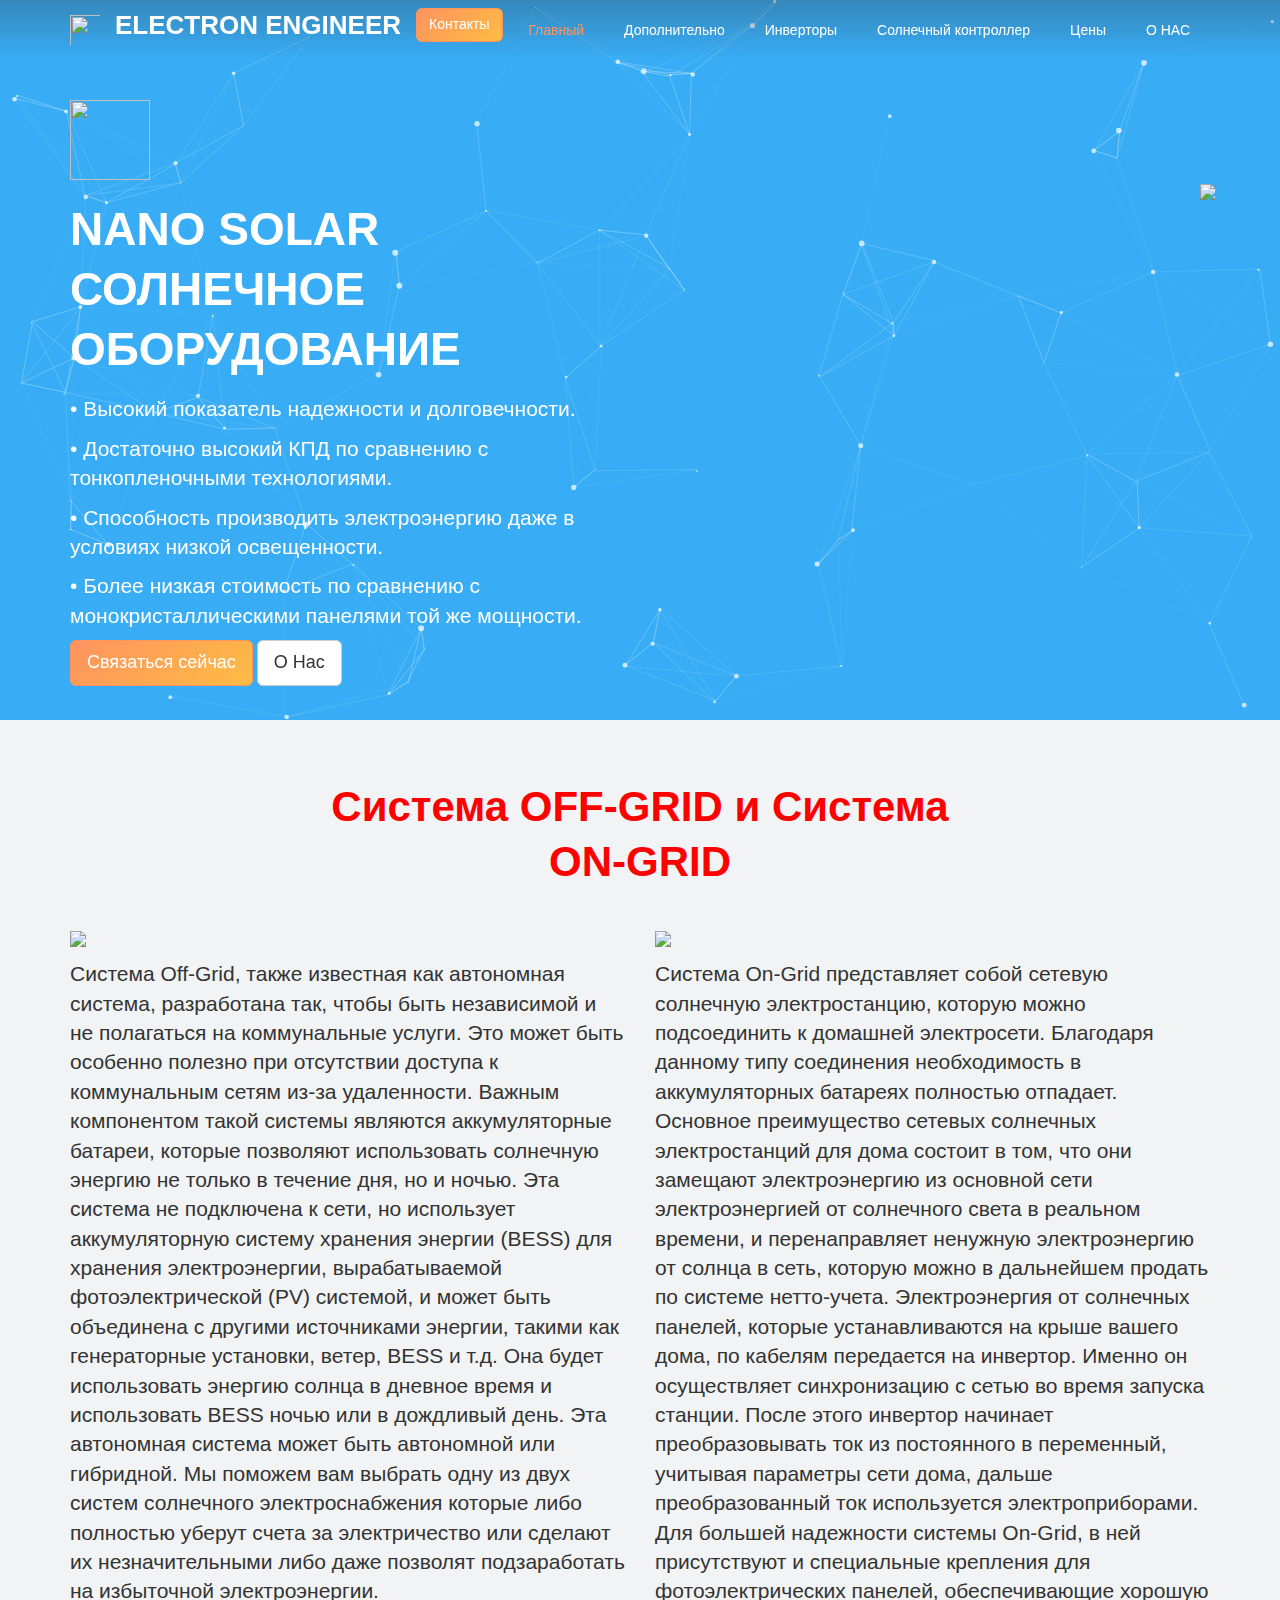
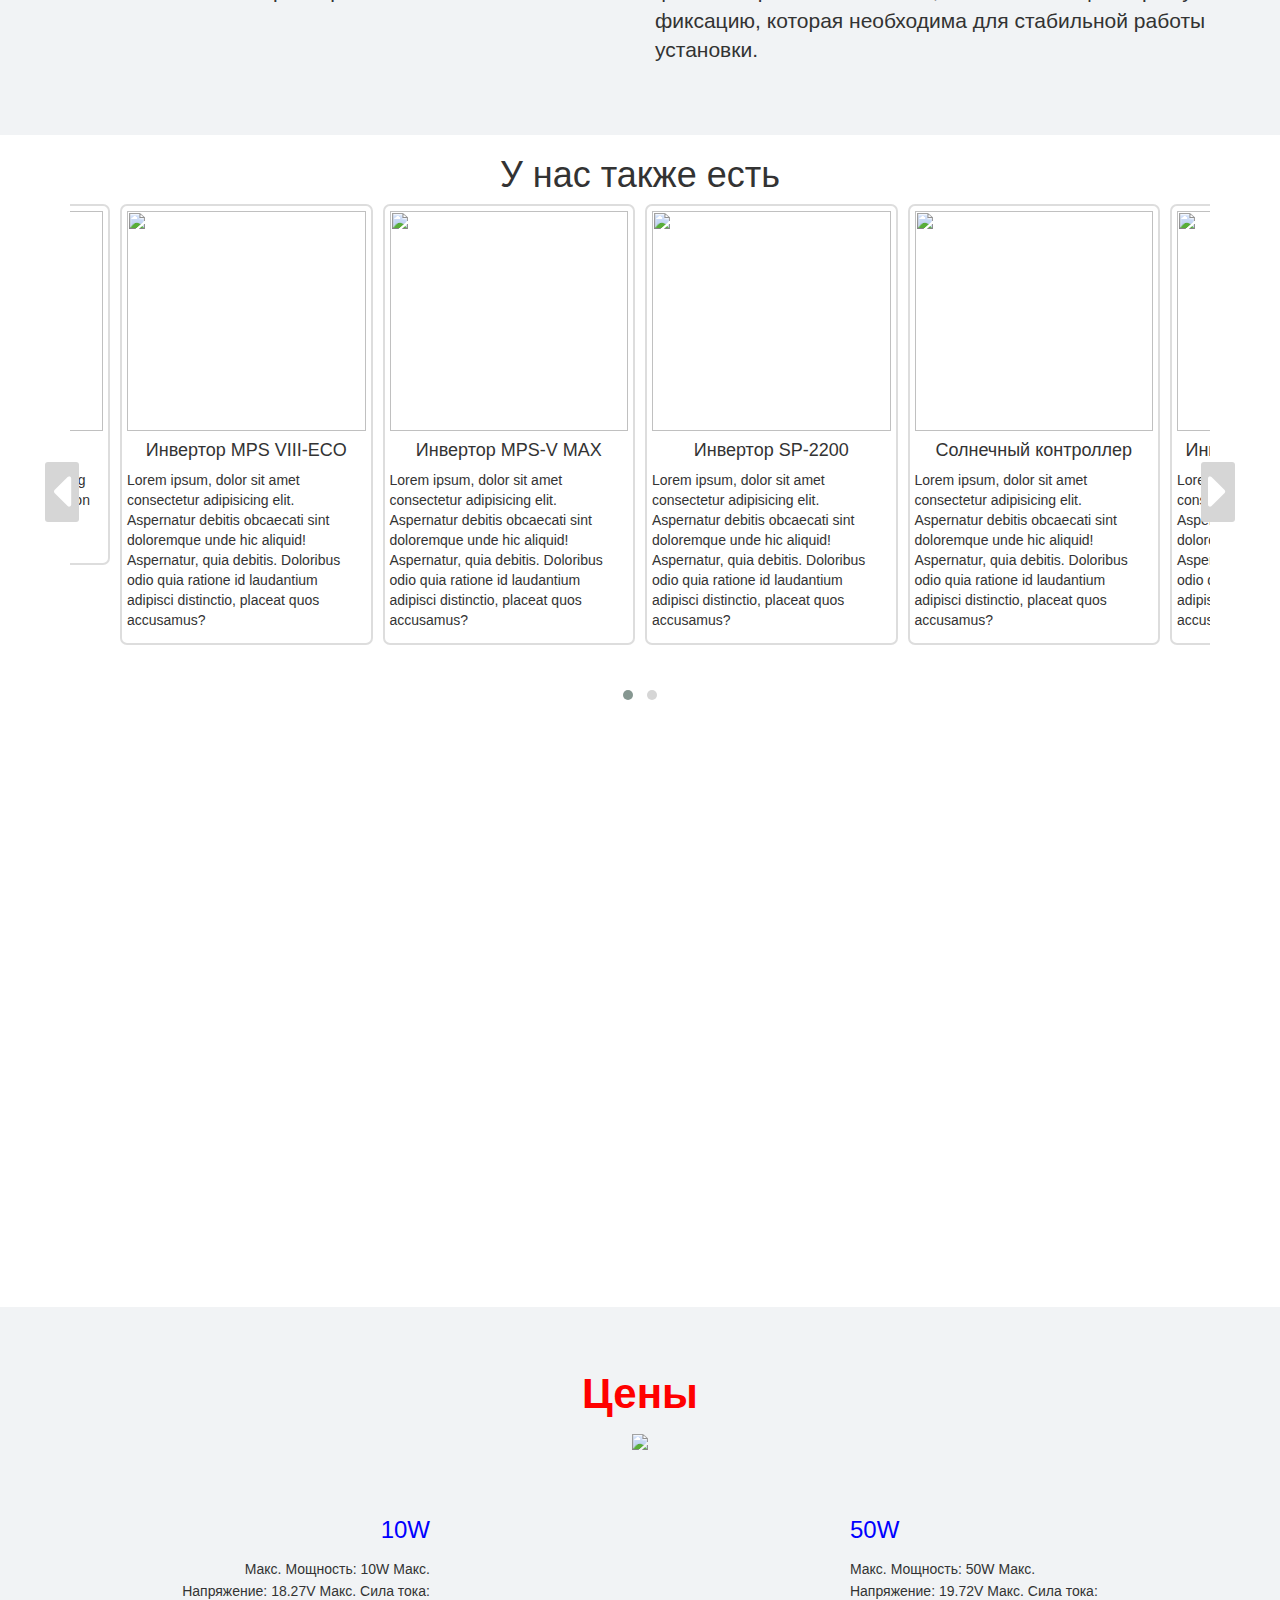
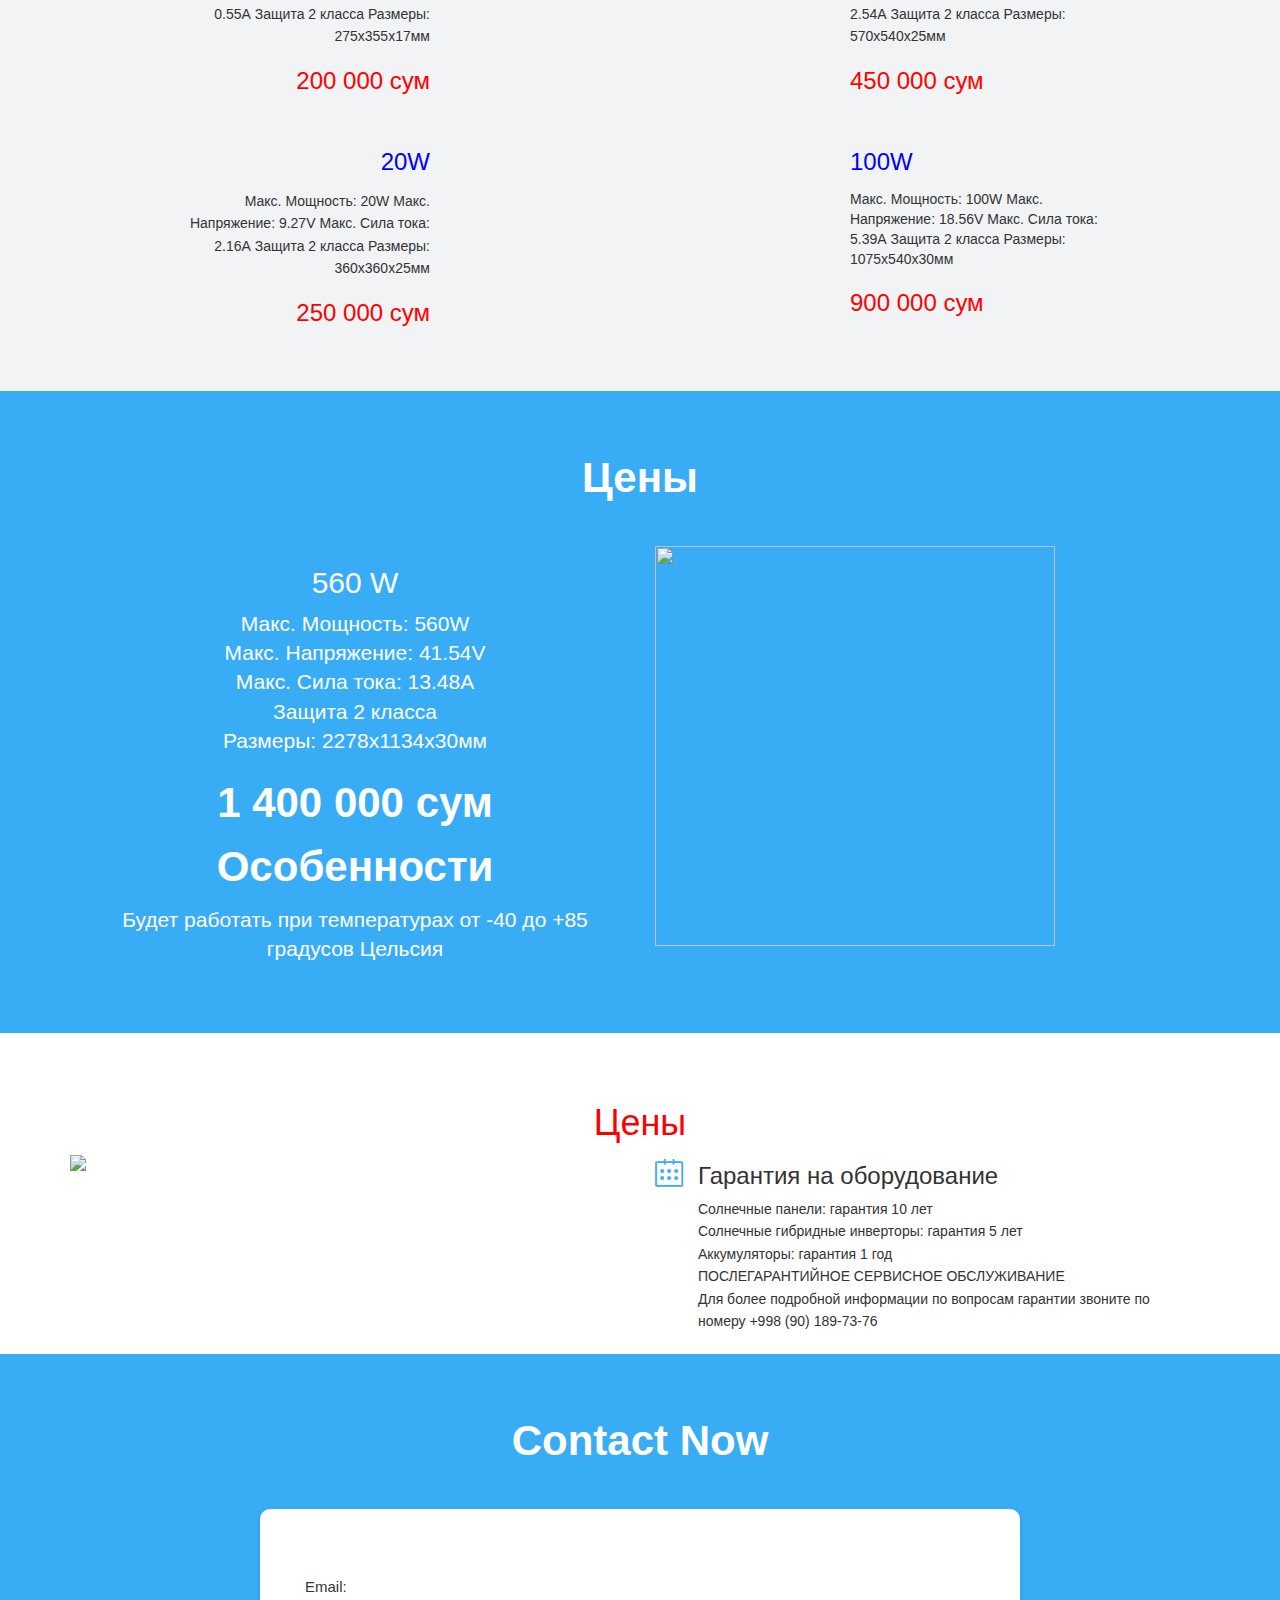
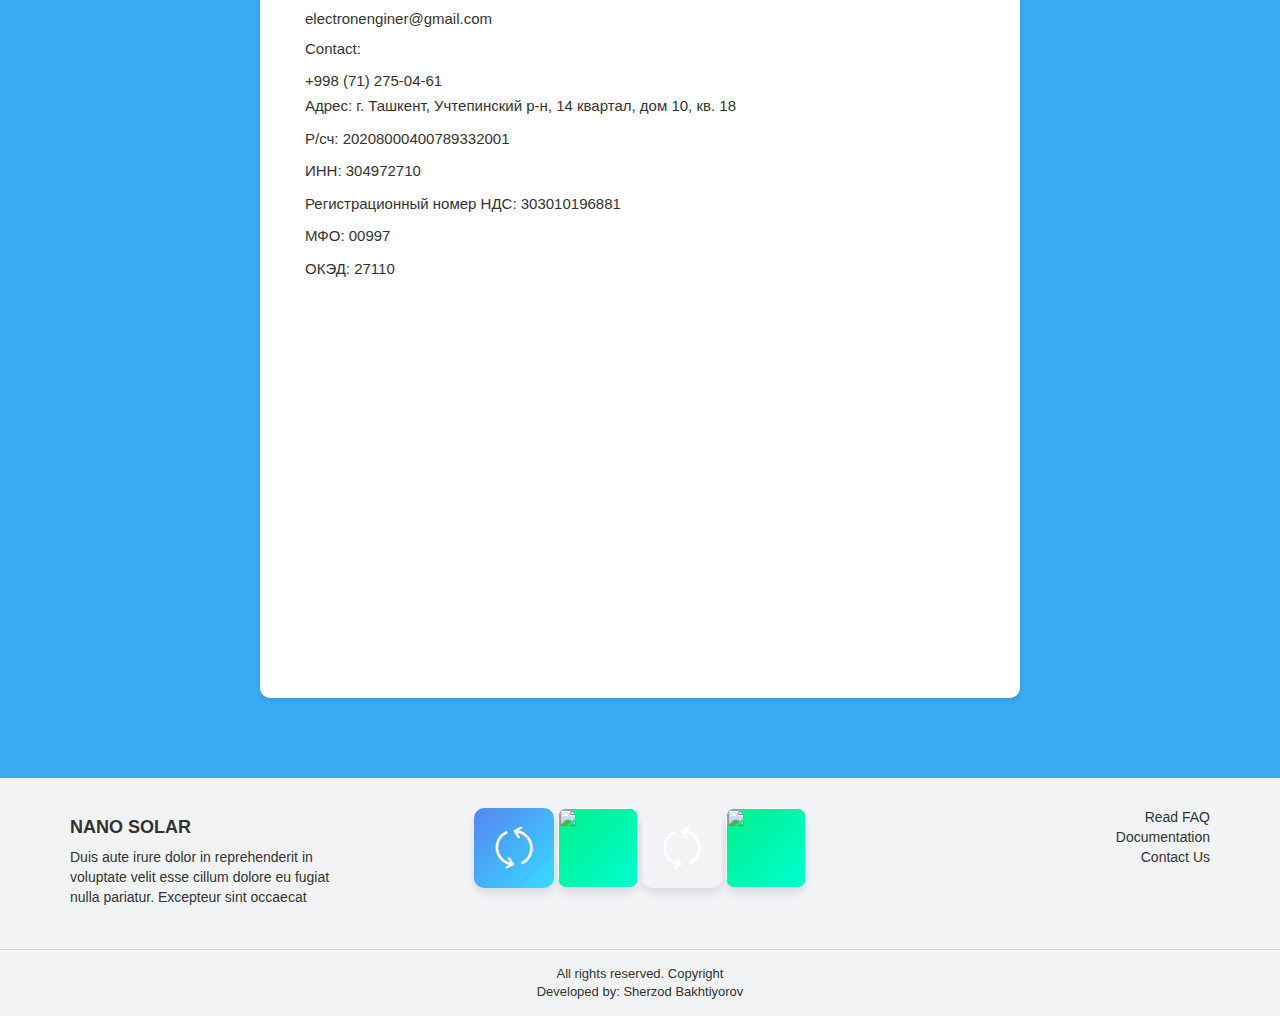
==== index.html @ ea06c91b "Add files via upload" ====
<!DOCTYPE HTML>
<html lang="en">
<head>
<meta charset="utf-8">
<meta name="viewport" content="width=device-width, initial-scale=1"/>
<meta name="keywords" content="renovation, house renovation, home renovation in new york, renovation in new york, new york, home renovation in america, Repair and construction, New York home renovation, New York apartment renovation, Budget home renovation, Professional home renovation, Complete home renovation, New York turnkey renovation, Home interior design, New York home decoration, Economical home renovation, Repair of facades of houses, Repair of a roof of houses, Restoration of old houses," />
<meta name="description" content="We are a team of professional builders and remodelers specializing in quality home renovations and renovations. Whether you need a facelift or a complete refurbishment, we are ready to take on any project and turn your home into a great place to live." />  

<title>Nano Solar</title>

<link rel="icon" type="image/png" sizes="32x32" href="images/bg/logo.png">

<link rel="icon" type="image/png" sizes="96x96" href="images/bg/logo.png">
<link rel="icon" type="image/png" sizes="16x16" href="images/bg/logo.png">

<link href="fonts/font-awesome/css/font-awesome.min.css" rel="stylesheet" type="text/css"/>
<link rel="stylesheet" type="text/css" href="fonts/fontawesome/css/all.min.css">
<link href="fonts/line-icons/css/simple-line-icons.css" rel="stylesheet" type="text/css"/>

<link href="bootstrap/css/bootstrap.css" rel="stylesheet" type="text/css"/>



<link type="text/css" href="plugins/fancybox/fancybox.min.css" media="screen" rel="stylesheet" />

<link href="plugins/owlcarousel/assets/owl.carousel.min.css" rel="stylesheet">
<link href="plugins/owlcarousel/assets/owl.theme.default.css" rel="stylesheet">

<link rel="stylesheet" type="text/css" href="slayder/owl.carousel.css">
<link rel="stylesheet" type="text/css" href="slayder/owl.theme.default.css">

<link href="css/mystyle.css" rel="stylesheet" type="text/css"/>
<link href="css/responsive.css" rel="stylesheet" media="only screen and (max-width: 1200px)" />


</head>
<body>
<header id="header" class="section-header">
    <nav class="navbar" role="navigation">
      <div class="container">
        <div class="navbar-header">
          <button type="button" class="navbar-toggle collapsed"  data-toggle="collapse" data-target="#navbar1" aria-expanded="false" aria-controls="navbar">
           
            <i class="fa fa-bars"></i>
          </button>
          <img class="navbar-brand" style="width: 60px;height: 60px;margin-top: 0px" src="images/bg/logo.png">
          	<a class="navbar-brand" href="">ELECTRON ENGINEER </a>
        </div>
        <div id="navbar1" class="navbar-collapse collapse">
<a href="#staylabout" class="navbar-btn hidden-xs btn btn-warning">Контакты</a> 
<ul class="nav navbar-nav navbar-right">
	<li> <a href="#staylhome">Главный</a></li>
	<li><a href="#staylservices">Дополнительно</a></li> 
	<li><a href="inventor.html">Инверторы</a></li>
	<li><a href="kontroller.html">Солнечный контроллер</a></li>
	<li><a href="#narx">Цены</a></li>
	<li><a href="#staylabout">О НАС</a></li>
	
</ul>
        </div>
      </div>
    </nav> 
</header>
<section id="intro" class="section-intro bg-particles overflow-h bg-warning.bg-gradient">
<div id="particles-js"></div>
<div class="container">
	<div id="staylhome" class="row">
	<div class="col-sm-6">
		<header class="intro-wrap">
			<img class="" style="width: 80px;height: 80px" src="images/bg/logo.png">
			<h2 class="title-intro"> NANO SOLAR СОЛНЕЧНОЕ
ОБОРУДОВАНИЕ </h2>
			<p class="lead">• Высокий показатель надежности и долговечности.
	<p class="lead">• Достаточно высокий КПД по сравнению с
тонкопленочными технологиями.</p>
	<p class="lead">• Способность производить электроэнергию даже в
условиях низкой освещенности.</p>
	<p class="lead">• Более низкая стоимость по сравнению с
монокристаллическими панелями той же мощности.
</p>
			<a href="#staylabout" class="btn btn-warning btn-lg">Связаться сейчас</a>
			<a href="#staylmore" class="btn btn-default btn-lg">О Нас</a>
		</header>  
	</div>
		<div class="intro-img-wrap">
			<img src="images/intro/1.png" class="img-hand">
	</div> 
	</div> 
</div> 
</section>
<section id="features" class="section-features bg padding-sect">
<div class="container">

<header class="section-heading">
<h2 style="color:red;" class="section-title"> Система
OFF-GRID и Система
ON-GRID
</h2>
<br>
</header><!-- sect-heading -->
<div class="row">
	<div class="col-sm-6">	
<img src="images/5.png"></br>
<p  class="section-lead lead">Система Off-Grid, также известная как автономная
система, разработана так, чтобы быть независимой и
не полагаться на коммунальные услуги. Это может
быть особенно полезно при отсутствии доступа к
коммунальным сетям из-за удаленности. Важным
компонентом такой системы являются
аккумуляторные батареи, которые позволяют
использовать солнечную энергию не только в
течение дня, но и ночью. Эта система не подключена
к сети, но использует аккумуляторную систему
хранения энергии (BESS) для хранения
электроэнергии, вырабатываемой
фотоэлектрической (PV) системой, и может быть
объединена с другими источниками энергии, такими
как генераторные установки, ветер, BESS и т.д. Она
будет использовать энергию солнца в дневное время
и использовать BESS ночью или в дождливый день. 
Эта автономная система может быть автономной или
гибридной. Мы поможем вам выбрать одну
из двух систем солнечного
электроснабжения которые либо
полностью уберут счета за
электричество или сделают их
незначительными либо даже позволят
подзаработать на избыточной
электроэнергии.</p>


	</div><!-- col // -->
	<div class="col-sm-6">
		 <img src="images/4.jpg"><br/>
<p  class="section-lead lead">
			
Система On-Grid представляет собой сетевую солнечную
электростанцию, которую можно подсоединить к
домашней электросети. Благодаря данному типу
соединения необходимость в аккумуляторных батареях
полностью отпадает.
Основное преимущество сетевых солнечных
электростанций для дома состоит в том, что они
замещают электроэнергию из основной сети
электроэнергией от солнечного света в реальном
времени, и перенаправляет ненужную электроэнергию
от солнца в сеть, которую можно в дальнейшем продать
по системе нетто-учета. Электроэнергия от солнечных
панелей, которые устанавливаются на крыше вашего
дома, по кабелям передается на инвертор. Именно он
осуществляет синхронизацию с сетью во время запуска
станции. После этого инвертор начинает
преобразовывать ток из постоянного в переменный, 
учитывая параметры сети дома, дальше
преобразованный ток используется электроприборами. 
Для большей надежности системы On-Grid, в ней
присутствуют и специальные крепления для
фотоэлектрических панелей, обеспечивающие хорошую
фиксацию, которая необходима для стабильной работы
установки.


		</p>

	</div><!-- col // -->
</div>



</div><!-- container // -->
</section>


<section id="staylservices" class="container">

	<div>
		<h1 class="title-section text-center">У нас также есть </h1>
		<div id="owl-demo-2" class="owl-carousel owl-theme">

			<article class="product">
				<a data-fancybox="gallery" href="images/bg/8.png">
					<img src="images/bg/8.png" class="img-responsive" />
				</a>
				<div class="caption">
					<h4 class="text-center">Инвертор MPS VIII-ECO</h4>
					<p class="flex-text">Lorem ipsum, dolor sit amet consectetur adipisicing elit. Aspernatur debitis obcaecati sint doloremque unde hic aliquid! Aspernatur, quia debitis. Doloribus odio quia ratione id laudantium adipisci distinctio, placeat quos accusamus?</p>
				
				</div>
			</article>

			<article class="product">
				<a data-fancybox="gallery" href="images/bg/9.png">
					<img src="images/bg/9.png" class="img-responsive" />
				</a>
				<div class="caption">
					<h4 class="text-center">Инвертор MPS-V MAX</h4>
					<p class="flex-text">Lorem ipsum, dolor sit amet consectetur adipisicing elit. Aspernatur debitis obcaecati sint doloremque unde hic aliquid! Aspernatur, quia debitis. Doloribus odio quia ratione id laudantium adipisci distinctio, placeat quos accusamus?</p>
				
				</div>
			</article>

			<article class="product">
				<a data-fancybox="gallery" href="images/bg/10.png">
					<img src="images/bg/10.png" class="img-responsive" />
				</a>
				<div class="caption">
					<h4 class="text-center">Инвертор SP-2200</h4>
					<p class="flex-text">Lorem ipsum, dolor sit amet consectetur adipisicing elit. Aspernatur debitis obcaecati sint doloremque unde hic aliquid! Aspernatur, quia debitis. Doloribus odio quia ratione id laudantium adipisci distinctio, placeat quos accusamus?</p>
					
				</div>
			</article>

			<article class="product">
				<a data-fancybox="gallery" href="images/bg/11.png">
					<img src="images/bg/11.png" class="img-responsive" />
				</a>
				<div class="caption">
					<h4 class="text-center">Солнечный контроллер</h4>
					<p class="flex-text">Lorem ipsum, dolor sit amet consectetur adipisicing elit. Aspernatur debitis obcaecati sint doloremque unde hic aliquid! Aspernatur, quia debitis. Doloribus odio quia ratione id laudantium adipisci distinctio, placeat quos accusamus?</p>
				
				</div>
			</article>

			<article class="product">
				<a data-fancybox="gallery" href="images/bg/12.png">
					<img src="images/bg/12.png" class="img-responsive" />
				</a>
				<div class="caption">
					<h4 class="text-center">Инверторы NANO TEHNIC</h4>
					<p class="flex-text">Lorem ipsum, dolor sit amet consectetur adipisicing elit. Aspernatur debitis obcaecati sint doloremque unde hic aliquid! Aspernatur, quia debitis. Doloribus odio quia ratione id laudantium adipisci distinctio, placeat quos accusamus?</p>
					
				</div>
			</article>

			<article class="product">
				<a data-fancybox="gallery" href="images/6.png">
					<img src="images/6.png" class="img-responsive" />
				</a>
				<div class="caption">
					<h4 class="text-center">Солнечные панели</h4>
					<p class="flex-text">5 ways baby boomers are changing healthcare Starting in 2011, 3 million baby boomers each year reach retirement age....</p>
				
				</div>
			</article>

		</div><!-- #owl-demo-2 -->
	</div><!-- .container -->
</section>



<section id="staylmore" class="section-videoclick bg-img1 padding-sect">
<div class="container">

<header class="section-heading text-white">
<h2 class="section-title"> О НАС </h2>
<p class="section-lead lead">ELECTRON ENGINEER предлагает широкий спектр
оборудования для получения солнечной электроэнергии. 
Солнечная генерация - это одно из направлений
альтернативной энергетики. Генерация осуществляется в
результате преобразования солнечного света в электричество
непосредственно с помощью фотоэлектрических устройств. 
Фотопреобразователи преобразовывают солнечный свет в
электрический ток методом фотоэлектрического эффекта.Мы поможем вам выбрать одну
из двух систем солнечного
электроснабжения которые либо
полностью уберут счета за
электричество или сделают их
незначительными либо даже позволят
подзаработать на избыточной
электроэнергии. Мы поможем вам выбрать одну
из двух систем солнечного
электроснабжения которые либо
полностью уберут счета за
электричество или сделают их
незначительными либо даже позволят
подзаработать на избыточной
электроэнергии. </p>
</header>
</div>
</section>








<section  id="narx"  class="section-showcase bg padding-sect">
<div class="container">

<h2 style="color:red;" class="section-title text-center"> Цены </h2>
<div class="row">

	<aside class="col-md-3 col-sm-4 col-md-offset-1 showcase-left"> 

<figure class="iconbox">
			
	<figcaption class="text-wrap">
		<h3 style="color:blue;" class="title">10W</h3>
		<p>Макс. Мощность: 10W
Макс. Напряжение: 18.27V
Макс. Сила тока: 0.55А

Защита 2 класса
Размеры: 275х355х17мм </p>
<h3 style="color: red;">200 000 сум</h3>
	</figcaption>
</figure> 

<figure class="iconbox">
			
	<figcaption class="text-wrap">
		<h3 style="color:blue;" class="title">20W</h3>
		<p>Макс. Мощность: 20W
Макс. Напряжение: 9.27V
Макс. Сила тока: 2.16А

Защита 2 класса
Размеры: 360х360х25мм </p>
<h3 style="color: red;">250 000 сум</h3>
	</figcaption>
</figure>


	</aside>
	<div class="col-md-4 col-sm-4 showcase-center"> 
		<div class="item-center-wrap"> 
		<img src="images/1.png">
		</div>
	</div>
	<aside class="col-md-3 col-sm-4 showcase-right">

<figure class="iconbox">
		
	<figcaption class="text-wrap">
		<h3 style="color:blue;" class="title">50W</h3>
		<p>Макс. Мощность: 50W
Макс. Напряжение: 19.72V
Макс. Сила тока: 2.54А

Защита 2 класса
Размеры: 570х540х25мм </p>
<h3 style="color: red;">450 000 сум</h3>
	</figcaption>
</figure>


<figure class="iconbox">
	
	<figcaption class="text-wrap">
		<h3 style="color:blue;" class="title">100W</h3> Макс. Мощность: 100W
Макс. Напряжение: 18.56V
Макс. Сила тока: 5.39А

Защита 2 класса
Размеры: 1075х540х30мм</p>
<h3 style="color: red;">900 000 сум</h3>
	</figcaption>
</figure>

	</aside>
</div>
</div>
</section>



<section id="narx" class="section-cform bg-primary padding-sect">
<div class="container">
<header class="section-heading text-white">
	<h2 class="section-title"> Цены</h2>
</header>
<div class="col-sm-6">
	<h2 class="text-center">
		560 W
	</h2>
	<p class="section-lead lead text-center">Макс. Мощность: 560W</br>
Макс. Напряжение: 41.54V</br>
Макс. Сила тока: 13.48А</br>

Защита 2 класса</br>
Размеры: 2278х1134х30мм</p>
<h2 class="section-title text-center"> 1 400 000 сум</h2>
<h2 class="section-title  text-center"> Особенности</h2>
<p class="section-lead lead text-center">Будет работать при температурах
от -40 до +85 градусов Цельсия</p>
</div>
<div class="col-sm-6">
	<img style="width:400px; height:400px;" src="images/6.png">
</div>
</div>
</section>



<div id="staylprojects" class="container" style="padding-top: 50px;">
<h1 style="color:red;" class="title-section text-center">Цены </h1>
<div class="row blocks-eq-280">
	<div class="col-sm-6">
			<figure class="iconbox iconbox-aside">
				
				<img class="center"  src="images/3.png">
			</figure> 
	</div>
	<div class="col-sm-6">
			<figure class="iconbox iconbox-aside">
				<span class="icon-normal primary"> <i class="icon-calendar"></i> </span>
				<figcaption class="text-wrap">
					<h3 class="title">Гарантия на оборудование</h3>
					<p >Солнечные панели: гарантия 10 лет<br/>
Солнечные гибридные инверторы: гарантия 5 лет<br/>
Аккумуляторы: гарантия 1 год<br/>

ПОСЛЕГАРАНТИЙНОЕ СЕРВИСНОЕ ОБСЛУЖИВАНИЕ<br/>
Для более подробной информации по вопросам гарантии звоните по
номеру +998 (90) 189-73-76

</p>
				</figcaption>
			</figure> 
	</div>
	
</div>


</div>
</section>


<section id="staylabout" class="section-cform bg-primary padding-sect">
<div class="container">

<header class="section-heading text-white">
	<h2 class="section-title"> Contact Now</h2>
</header>

<div class="block-lg col-sm-8 col-sm-offset-2">
	<form class="p30">
	<div class="row">
		<h5 class="dark">Email:</h5>
		<a href="mailto:" class="dark"> electronenginer@gmail.com</a>
		<h5 class="dark">Contact:</h5>
		<a href="tel:+998712750461" class="dark">+998 (71) 275-04-61</a>
		<p class="dark">Адрес: г. Ташкент, Учтепинский р-н, 
14 квартал, дом 10, кв. 18</p>
		<p class="dark">Р/сч: 20208000400789332001</p>
		<p class="dark">ИНН: 304972710</p>
		<p class="dark">Регистрационный номер НДС: 
303010196881
</p>
		<p class="dark">МФО: 00997</p>
		<p class="dark">ОКЭД: 27110</p>
		<iframe class="center-block" src="https://www.google.com/maps/embed?pb=!1m18!1m12!1m3!1d385.6930026140827!2d69.19389186751123!3d41.29353190536686!2m3!1f0!2f0!3f0!3m2!1i1024!2i768!4f13.1!3m3!1m2!1s0x38ae8b70a6533699%3A0x53f644d811a4acae!2z0JzQuNC60YDQvtC60YDQtdC00LjRgtC90LDRjyDQntGA0LPQsNC90LjQt9Cw0YbQuNGPIERFTFRB!5e0!3m2!1sru!2sru!4v1712099208914!5m2!1sru!2sru" width="300" height="350" style="border:0;" allowfullscreen="" loading="lazy" referrerpolicy="no-referrer-when-downgrade"></iframe>

	</div>
	</form>
</div>

</div>
</section>

<footer class="section-footer bg">
	<section class="footer-top padding-sect-sm">
		<div class="container">
			<div class="row">
			<aside class="col-sm-3 col-xs-12">
				<article class="footer-about-wrap">
					<h4 class="title">NANO SOLAR</h4>
					<p>Duis aute irure dolor in reprehenderit in voluptate velit esse
			cillum dolore eu fugiat nulla pariatur. Excepteur sint occaecat </p>
				</article>
			</aside>
			<aside class="col-sm-6 col-xs-6">
				<div class="center">
					<a href="">
					<img class="icon-refresh icon-shape icon-lg bg-grad-primary"  src="images/icons/square-facebook.svg">
					</a>
					<a href="">
					<img class="icon-shape icon-lg bg-grad-light"  src="images/icons/whatsapp.svg"></a>
					<a href="">
					<img class="icon-refresh icon-shape icon-lg bg-grad-success"  src="images/icons/forward_to_inbox_FILL0_wght400_GRAD0_opsz48.svg"></a>
					<a href="">
					<img class="icon-shape icon-lg bg-grad-light"  src="images/icons/phone_in_talk_FILL0_wght400_GRAD0_opsz48.svg"></a>

			</aside>
			<aside class="col-sm-3 col-xs-6">
				<ul class="list-nav text-right">
					<li> <a href="#"> Read FAQ </a></li>
					<li> <a href="#"> Documentation </a></li>
					<li> <a href="#"> Contact Us </a></li>
				</ul>
			</aside>
			</div> <!-- row.// -->
		</div><!-- //container -->
	</section> <!-- footer-top.// -->
	<section class="footer-bottom  border-top clearfix">
		<div class="container">	
			<div class="center">
				All rights reserved. Copyright <br>
				Developed by: <a href="https://t.me/Baxtiyorov20">Sherzod Bakhtiyorov</a> <br>
			</div>
		</div><!-- //container -->
	</section> <!-- footer-bottom.// -->
</footer>
 

<script src="js/jquery-2.0.0.min.js" type="text/javascript"></script>
<script src="js/myscript.js" type="text/javascript"></script>


<script src="bootstrap/js/bootstrap.min.js" type="text/javascript"></script>
<script src="slayder/owl.carousel.min.js"></script>
<script src="plugins/particles/particles.min.js" type="text/javascript"></script>
<script src="plugins/particles/particles-init.js" type="text/javascript"></script>
<script type="text/javascript" src="plugins/fancybox/fancybox.min.js"></script>
<script src="plugins/owlcarousel/owl.carousel.min.js"></script>
<script type="text/javascript">


$('.owl-carousel').owlCarousel({
  items:4,
  loop: true,
  margin: 10,
  nav: true,
  stagePadding:50,
  responsive:{
  	0:{
  		items:1
  	},
  	600:{
  		items:3
  	},
  	1000:{
  		items:4
  	},
  },
  navText: [
    "<i class='fa fa-caret-left'></i>",
    "<i class='fa fa-caret-right'></i>"
  ],
  autoplay: true,
  autoplayHoverPause: true,
})

</script>
</body>
</html>
---- fonts/line-icons/css/simple-line-icons.css ----
@font-face {
  font-family: 'simple-line-icons';
  src: url('../fonts/Simple-Line-Icons.eot?v=2.4.0');
  src: url('../fonts/Simple-Line-Icons.eot?v=2.4.0#iefix') format('embedded-opentype'), url('../fonts/Simple-Line-Icons.woff2?v=2.4.0') format('woff2'), url('../fonts/Simple-Line-Icons.ttf?v=2.4.0') format('truetype'), url('../fonts/Simple-Line-Icons.woff?v=2.4.0') format('woff'), url('../fonts/Simple-Line-Icons.svg?v=2.4.0#simple-line-icons') format('svg');
  font-weight: normal;
  font-style: normal;
}
/*
 Use the following CSS code if you want to have a class per icon.
 Instead of a list of all class selectors, you can use the generic [class*="icon-"] selector, but it's slower:
*/
.icon-user,
.icon-people,
.icon-user-female,
.icon-user-follow,
.icon-user-following,
.icon-user-unfollow,
.icon-login,
.icon-logout,
.icon-emotsmile,
.icon-phone,
.icon-call-end,
.icon-call-in,
.icon-call-out,
.icon-map,
.icon-location-pin,
.icon-direction,
.icon-directions,
.icon-compass,
.icon-layers,
.icon-menu,
.icon-list,
.icon-options-vertical,
.icon-options,
.icon-arrow-down,
.icon-arrow-left,
.icon-arrow-right,
.icon-arrow-up,
.icon-arrow-up-circle,
.icon-arrow-left-circle,
.icon-arrow-right-circle,
.icon-arrow-down-circle,
.icon-check,
.icon-clock,
.icon-plus,
.icon-minus,
.icon-close,
.icon-event,
.icon-exclamation,
.icon-organization,
.icon-trophy,
.icon-screen-smartphone,
.icon-screen-desktop,
.icon-plane,
.icon-notebook,
.icon-mustache,
.icon-mouse,
.icon-magnet,
.icon-energy,
.icon-disc,
.icon-cursor,
.icon-cursor-move,
.icon-crop,
.icon-chemistry,
.icon-speedometer,
.icon-shield,
.icon-screen-tablet,
.icon-magic-wand,
.icon-hourglass,
.icon-graduation,
.icon-ghost,
.icon-game-controller,
.icon-fire,
.icon-eyeglass,
.icon-envelope-open,
.icon-envelope-letter,
.icon-bell,
.icon-badge,
.icon-anchor,
.icon-wallet,
.icon-vector,
.icon-speech,
.icon-puzzle,
.icon-printer,
.icon-present,
.icon-playlist,
.icon-pin,
.icon-picture,
.icon-handbag,
.icon-globe-alt,
.icon-globe,
.icon-folder-alt,
.icon-folder,
.icon-film,
.icon-feed,
.icon-drop,
.icon-drawer,
.icon-docs,
.icon-doc,
.icon-diamond,
.icon-cup,
.icon-calculator,
.icon-bubbles,
.icon-briefcase,
.icon-book-open,
.icon-basket-loaded,
.icon-basket,
.icon-bag,
.icon-action-undo,
.icon-action-redo,
.icon-wrench,
.icon-umbrella,
.icon-trash,
.icon-tag,
.icon-support,
.icon-frame,
.icon-size-fullscreen,
.icon-size-actual,
.icon-shuffle,
.icon-share-alt,
.icon-share,
.icon-rocket,
.icon-question,
.icon-pie-chart,
.icon-pencil,
.icon-note,
.icon-loop,
.icon-home,
.icon-grid,
.icon-graph,
.icon-microphone,
.icon-music-tone-alt,
.icon-music-tone,
.icon-earphones-alt,
.icon-earphones,
.icon-equalizer,
.icon-like,
.icon-dislike,
.icon-control-start,
.icon-control-rewind,
.icon-control-play,
.icon-control-pause,
.icon-control-forward,
.icon-control-end,
.icon-volume-1,
.icon-volume-2,
.icon-volume-off,
.icon-calendar,
.icon-bulb,
.icon-chart,
.icon-ban,
.icon-bubble,
.icon-camrecorder,
.icon-camera,
.icon-cloud-download,
.icon-cloud-upload,
.icon-envelope,
.icon-eye,
.icon-flag,
.icon-heart,
.icon-info,
.icon-key,
.icon-link,
.icon-lock,
.icon-lock-open,
.icon-magnifier,
.icon-magnifier-add,
.icon-magnifier-remove,
.icon-paper-clip,
.icon-paper-plane,
.icon-power,
.icon-refresh,
.icon-reload,
.icon-settings,
.icon-star,
.icon-symbol-female,
.icon-symbol-male,
.icon-target,
.icon-credit-card,
.icon-paypal,
.icon-social-tumblr,
.icon-social-twitter,
.icon-social-facebook,
.icon-social-instagram,
.icon-social-linkedin,
.icon-social-pinterest,
.icon-social-github,
.icon-social-google,
.icon-social-reddit,
.icon-social-skype,
.icon-social-dribbble,
.icon-social-behance,
.icon-social-foursqare,
.icon-social-soundcloud,
.icon-social-spotify,
.icon-social-stumbleupon,
.icon-social-youtube,
.icon-social-dropbox,
.icon-social-vkontakte,
.icon-social-steam {
  font-family: 'simple-line-icons';
  speak: none;
  font-style: normal;
  font-weight: normal;
  font-variant: normal;
  text-transform: none;
  /* Better Font Rendering =========== */
  -webkit-font-smoothing: antialiased;
  -moz-osx-font-smoothing: grayscale;
}
.icon-user:before {
  content: "\e005";
}
.icon-people:before {
  content: "\e001";
}
.icon-user-female:before {
  content: "\e000";
}
.icon-user-follow:before {
  content: "\e002";
}
.icon-user-following:before {
  content: "\e003";
}
.icon-user-unfollow:before {
  content: "\e004";
}
.icon-login:before {
  content: "\e066";
}
.icon-logout:before {
  content: "\e065";
}
.icon-emotsmile:before {
  content: "\e021";
}
.icon-phone:before {
  content: "\e600";
}
.icon-call-end:before {
  content: "\e048";
}
.icon-call-in:before {
  content: "\e047";
}
.icon-call-out:before {
  content: "\e046";
}
.icon-map:before {
  content: "\e033";
}
.icon-location-pin:before {
  content: "\e096";
}
.icon-direction:before {
  content: "\e042";
}
.icon-directions:before {
  content: "\e041";
}
.icon-compass:before {
  content: "\e045";
}
.icon-layers:before {
  content: "\e034";
}
.icon-menu:before {
  content: "\e601";
}
.icon-list:before {
  content: "\e067";
}
.icon-options-vertical:before {
  content: "\e602";
}
.icon-options:before {
  content: "\e603";
}
.icon-arrow-down:before {
  content: "\e604";
}
.icon-arrow-left:before {
  content: "\e605";
}
.icon-arrow-right:before {
  content: "\e606";
}
.icon-arrow-up:before {
  content: "\e607";
}
.icon-arrow-up-circle:before {
  content: "\e078";
}
.icon-arrow-left-circle:before {
  content: "\e07a";
}
.icon-arrow-right-circle:before {
  content: "\e079";
}
.icon-arrow-down-circle:before {
  content: "\e07b";
}
.icon-check:before {
  content: "\e080";
}
.icon-clock:before {
  content: "\e081";
}
.icon-plus:before {
  content: "\e095";
}
.icon-minus:before {
  content: "\e615";
}
.icon-close:before {
  content: "\e082";
}
.icon-event:before {
  content: "\e619";
}
.icon-exclamation:before {
  content: "\e617";
}
.icon-organization:before {
  content: "\e616";
}
.icon-trophy:before {
  content: "\e006";
}
.icon-screen-smartphone:before {
  content: "\e010";
}
.icon-screen-desktop:before {
  content: "\e011";
}
.icon-plane:before {
  content: "\e012";
}
.icon-notebook:before {
  content: "\e013";
}
.icon-mustache:before {
  content: "\e014";
}
.icon-mouse:before {
  content: "\e015";
}
.icon-magnet:before {
  content: "\e016";
}
.icon-energy:before {
  content: "\e020";
}
.icon-disc:before {
  content: "\e022";
}
.icon-cursor:before {
  content: "\e06e";
}
.icon-cursor-move:before {
  content: "\e023";
}
.icon-crop:before {
  content: "\e024";
}
.icon-chemistry:before {
  content: "\e026";
}
.icon-speedometer:before {
  content: "\e007";
}
.icon-shield:before {
  content: "\e00e";
}
.icon-screen-tablet:before {
  content: "\e00f";
}
.icon-magic-wand:before {
  content: "\e017";
}
.icon-hourglass:before {
  content: "\e018";
}
.icon-graduation:before {
  content: "\e019";
}
.icon-ghost:before {
  content: "\e01a";
}
.icon-game-controller:before {
  content: "\e01b";
}
.icon-fire:before {
  content: "\e01c";
}
.icon-eyeglass:before {
  content: "\e01d";
}
.icon-envelope-open:before {
  content: "\e01e";
}
.icon-envelope-letter:before {
  content: "\e01f";
}
.icon-bell:before {
  content: "\e027";
}
.icon-badge:before {
  content: "\e028";
}
.icon-anchor:before {
  content: "\e029";
}
.icon-wallet:before {
  content: "\e02a";
}
.icon-vector:before {
  content: "\e02b";
}
.icon-speech:before {
  content: "\e02c";
}
.icon-puzzle:before {
  content: "\e02d";
}
.icon-printer:before {
  content: "\e02e";
}
.icon-present:before {
  content: "\e02f";
}
.icon-playlist:before {
  content: "\e030";
}
.icon-pin:before {
  content: "\e031";
}
.icon-picture:before {
  content: "\e032";
}
.icon-handbag:before {
  content: "\e035";
}
.icon-globe-alt:before {
  content: "\e036";
}
.icon-globe:before {
  content: "\e037";
}
.icon-folder-alt:before {
  content: "\e039";
}
.icon-folder:before {
  content: "\e089";
}
.icon-film:before {
  content: "\e03a";
}
.icon-feed:before {
  content: "\e03b";
}
.icon-drop:before {
  content: "\e03e";
}
.icon-drawer:before {
  content: "\e03f";
}
.icon-docs:before {
  content: "\e040";
}
.icon-doc:before {
  content: "\e085";
}
.icon-diamond:before {
  content: "\e043";
}
.icon-cup:before {
  content: "\e044";
}
.icon-calculator:before {
  content: "\e049";
}
.icon-bubbles:before {
  content: "\e04a";
}
.icon-briefcase:before {
  content: "\e04b";
}
.icon-book-open:before {
  content: "\e04c";
}
.icon-basket-loaded:before {
  content: "\e04d";
}
.icon-basket:before {
  content: "\e04e";
}
.icon-bag:before {
  content: "\e04f";
}
.icon-action-undo:before {
  content: "\e050";
}
.icon-action-redo:before {
  content: "\e051";
}
.icon-wrench:before {
  content: "\e052";
}
.icon-umbrella:before {
  content: "\e053";
}
.icon-trash:before {
  content: "\e054";
}
.icon-tag:before {
  content: "\e055";
}
.icon-support:before {
  content: "\e056";
}
.icon-frame:before {
  content: "\e038";
}
.icon-size-fullscreen:before {
  content: "\e057";
}
.icon-size-actual:before {
  content: "\e058";
}
.icon-shuffle:before {
  content: "\e059";
}
.icon-share-alt:before {
  content: "\e05a";
}
.icon-share:before {
  content: "\e05b";
}
.icon-rocket:before {
  content: "\e05c";
}
.icon-question:before {
  content: "\e05d";
}
.icon-pie-chart:before {
  content: "\e05e";
}
.icon-pencil:before {
  content: "\e05f";
}
.icon-note:before {
  content: "\e060";
}
.icon-loop:before {
  content: "\e064";
}
.icon-home:before {
  content: "\e069";
}
.icon-grid:before {
  content: "\e06a";
}
.icon-graph:before {
  content: "\e06b";
}
.icon-microphone:before {
  content: "\e063";
}
.icon-music-tone-alt:before {
  content: "\e061";
}
.icon-music-tone:before {
  content: "\e062";
}
.icon-earphones-alt:before {
  content: "\e03c";
}
.icon-earphones:before {
  content: "\e03d";
}
.icon-equalizer:before {
  content: "\e06c";
}
.icon-like:before {
  content: "\e068";
}
.icon-dislike:before {
  content: "\e06d";
}
.icon-control-start:before {
  content: "\e06f";
}
.icon-control-rewind:before {
  content: "\e070";
}
.icon-control-play:before {
  content: "\e071";
}
.icon-control-pause:before {
  content: "\e072";
}
.icon-control-forward:before {
  content: "\e073";
}
.icon-control-end:before {
  content: "\e074";
}
.icon-volume-1:before {
  content: "\e09f";
}
.icon-volume-2:before {
  content: "\e0a0";
}
.icon-volume-off:before {
  content: "\e0a1";
}
.icon-calendar:before {
  content: "\e075";
}
.icon-bulb:before {
  content: "\e076";
}
.icon-chart:before {
  content: "\e077";
}
.icon-ban:before {
  content: "\e07c";
}
.icon-bubble:before {
  content: "\e07d";
}
.icon-camrecorder:before {
  content: "\e07e";
}
.icon-camera:before {
  content: "\e07f";
}
.icon-cloud-download:before {
  content: "\e083";
}
.icon-cloud-upload:before {
  content: "\e084";
}
.icon-envelope:before {
  content: "\e086";
}
.icon-eye:before {
  content: "\e087";
}
.icon-flag:before {
  content: "\e088";
}
.icon-heart:before {
  content: "\e08a";
}
.icon-info:before {
  content: "\e08b";
}
.icon-key:before {
  content: "\e08c";
}
.icon-link:before {
  content: "\e08d";
}
.icon-lock:before {
  content: "\e08e";
}
.icon-lock-open:before {
  content: "\e08f";
}
.icon-magnifier:before {
  content: "\e090";
}
.icon-magnifier-add:before {
  content: "\e091";
}
.icon-magnifier-remove:before {
  content: "\e092";
}
.icon-paper-clip:before {
  content: "\e093";
}
.icon-paper-plane:before {
  content: "\e094";
}
.icon-power:before {
  content: "\e097";
}
.icon-refresh:before {
  content: "\e098";
}
.icon-reload:before {
  content: "\e099";
}
.icon-settings:before {
  content: "\e09a";
}
.icon-star:before {
  content: "\e09b";
}
.icon-symbol-female:before {
  content: "\e09c";
}
.icon-symbol-male:before {
  content: "\e09d";
}
.icon-target:before {
  content: "\e09e";
}
.icon-credit-card:before {
  content: "\e025";
}
.icon-paypal:before {
  content: "\e608";
}
.icon-social-tumblr:before {
  content: "\e00a";
}
.icon-social-twitter:before {
  content: "\e009";
}
.icon-social-facebook:before {
  content: "\e00b";
}
.icon-social-instagram:before {
  content: "\e609";
}
.icon-social-linkedin:before {
  content: "\e60a";
}
.icon-social-pinterest:before {
  content: "\e60b";
}
.icon-social-github:before {
  content: "\e60c";
}
.icon-social-google:before {
  content: "\e60d";
}
.icon-social-reddit:before {
  content: "\e60e";
}
.icon-social-skype:before {
  content: "\e60f";
}
.icon-social-dribbble:before {
  content: "\e00d";
}
.icon-social-behance:before {
  content: "\e610";
}
.icon-social-foursqare:before {
  content: "\e611";
}
.icon-social-soundcloud:before {
  content: "\e612";
}
.icon-social-spotify:before {
  content: "\e613";
}
.icon-social-stumbleupon:before {
  content: "\e614";
}
.icon-social-youtube:before {
  content: "\e008";
}
.icon-social-dropbox:before {
  content: "\e00c";
}
.icon-social-vkontakte:before {
  content: "\e618";
}
.icon-social-steam:before {
  content: "\e620";
}
---- css/mystyle.css ----
img {
  max-width: 100%; }

a {
  text-decoration: none;
  transition: all .3s;
  color: inherit; }

a:hover {
  text-decoration: none;
  transition: all .3s; }

a:focus, .focus {
  outline: none;
  color: none; }

 form {
  font-size: 15px;
  font-weight: 400;
  font-family: "Roboto", Arial, sans-serif;
  line-height: 1.7; }

p {
  padding: 0px;
  margin: 0;
  margin-bottom: 7px; }

ol, ul, li {
  margin: 0;
  padding: 0; }

.section-heading {
  text-align: center;
  margin-bottom: 30px; }
  .section-heading .section-title {
    display: inline-block;
    max-width: 700px; }
  .section-heading img {
    margin-bottom: 15px; }

.padding-sect {
  padding-top: 60px;
  padding-bottom: 50px; }

.padding-top-sect {
  padding-top: 60px; }

.padding-bottom-sect {
  padding-bottom: 50px; }

.padding-sect-sm {
  padding-top: 30px;
  padding-bottom: 20px; }

.section-showcase-center .img-wrap {
  margin-bottom: 45px; }

.section-showcase-side {
  overflow: hidden; }
  .section-showcase-side .img-sm {
    width: 450px; }
  .section-showcase-side .img-lg {
    max-width: none;
    width: 1100px; }

.section-showcase-tab {
  overflow: hidden; }
  .section-showcase-tab .img-sm {
    width: 450px; }
  .section-showcase-tab .img-lg {
    width: auto;
    max-width: none;
    max-height: 700px; }

.section-action-style2 {
  background-color: #38ADF6;
  color: #fff; }
  .section-action-style2 p {
    text-align: center;
    max-width: 600px;
    margin-left: auto;
    margin-right: auto; }
  .section-action-style2 .title {
    margin-bottom: 15px; }

.section-download {
  position: relative; }
  .section-download .section-title {
    margin-bottom: 30px; }

.section-partners .panel-lg {
  overflow: hidden;
  max-width: 800px; }

.partners-wrap a {
  width: 25%;
  height: 100px;
  display: block;
  float: left;
  background-color: #fff;
  box-shadow: 0 0 0 1px #e7e8ea;
  text-align: center;
  background-color: #fff; }
.partners-wrap img {
  max-width: 100%;
  max-height: 60px;
  margin: 20px; }

.section-tab-hor .nav {
  margin-bottom: 30px; }
  .section-tab-hor .nav li a {
    color: rgba(255, 255, 255, 0.7);
    font-size: 18px; }
  .section-tab-hor .nav li a:hover {
    background-color: transparent;
    color: #fff; }
  .section-tab-hor .nav li.active a {
    background: #FDBC44;
    background: -webkit-linear-gradient(left top, #FE935F, #FDBC44);
    background: -o-linear-gradient(bottom right, #FE935F, #FDBC44);
    background: -moz-linear-gradient(bottom right, #FE935F, #FDBC44);
    background: linear-gradient(to bottom right, #FE935F, #FDBC44);
    color: #fff; }

.section-review .owl-item {
  padding-left: 3px;
  padding-right: 3px; }
.section-review .reviews-wrap {
  padding: 50px; }

/* ================== SECTION ==================  */
.section-showcase-side {
  overflow: hidden; }
  .section-showcase-side .img-phone-side {
    width: 450px; }
  .section-showcase-side .img-laptop-side {
    max-width: none;
    width: 1100px; }
  .section-showcase-side .img-web-side {
    max-width: none;
    width: 1000px; }

.showcase-center {
  text-align: center; }
  .showcase-center img {
    max-width: 300px; }

.showcase-left, .showcase-right {
  padding-top: 30px; }
  .showcase-left .iconbox, .showcase-right .iconbox {
    margin-top: 50px; }

.showcase-left {
  text-align: right; }

.section-videoclick .vide-link-wrap {
  padding: 45px 0; }

.section-showcase-center {
  text-align: center; }
  .section-showcase-center img {
    margin-top: -200px;
    max-width: 980px; }
.section-pricing-aside {
  border-bottom: 1px solid #ddd; }
  .section-pricing-aside .section-heading {
    text-align: left;
    margin-right: 10%; }

.pricing-double-wrap {
  text-align: right; }
  .pricing-double-wrap .item-pricing {
    width: 49%;
    text-align: left;
    display: inline-block;
    vertical-align: middle; }
  .pricing-double-wrap .item-pricing li::before {
    color: rgba(51, 51, 51, 0.4); }
  .pricing-double-wrap .item-pricing.best {
    margin-right: -20px;
    z-index: 3;
    position: relative; }
    .pricing-double-wrap .item-pricing.best li::before {
      color: rgba(255, 255, 255, 0.4); }

.section-tab-hor {
  padding-bottom: 0; }
  .section-tab-hor .bottom-area {
    height: 200px;
    margin-top: -200px;
    background-color: #F1F3F5; }

.topHome {
  position: fixed;
  color: #fff;
  background-color: rgba(0, 0, 0, 0.3);
  padding: 7px;
  bottom: 1%;
  right: 1%;
  z-index: 5; }

.navbar-brand {
  display: block;
  font-size: 26px;
  font-family: "Dosis", sans-serif;
  font-weight: 700;
  color: #fff; }

.navbar-toggle {
  background-color: #fff;
  padding: 2px 10px !important;
  border-color: #ddd;
  font-size: 20px; }

/* desktop only */
@media all and (min-width: 768px) {
  .navbar {
    background: rgba(51, 51, 51, 0.3);
    background: -moz-linear-gradient(top, rgba(51, 51, 51, 0.3) 0%, rgba(255, 255, 255, 0) 100%);
    background: -webkit-gradient(linear, left top, left bottom, color-stop(0%, rgba(51, 51, 51, 0.3)), color-stop(100%, rgba(255, 255, 255, 0)));
    background: -webkit-linear-gradient(top, rgba(51, 51, 51, 0.3) 0%, rgba(255, 255, 255, 0) 100%);
    background: -o-linear-gradient(top, rgba(51, 51, 51, 0.3) 0%, rgba(255, 255, 255, 0) 100%);
    background: -ms-linear-gradient(top, rgba(51, 51, 51, 0.3) 0%, rgba(255, 255, 255, 0) 100%);
    background: linear-gradient(to bottom, rgba(51, 51, 51, 0.3) 0%, rgba(255, 255, 255, 0) 100%);
    filter: progid:DXImageTransform.Microsoft.gradient( startColorstr='#ffffff', endColorstr='#000000',GradientType=0 );
    margin: 0;
    border: 0;
    position: fixed;
    border-radius: 0;
    top: 0;
    z-index: 100;
    width: 100%; }

  .navbar .navbar-nav > li > a {
    color: #fff;
    padding: 20px;
    font-weight: 500; }
  .navbar .navbar-nav > li > a:hover {
    color: #FDBC44;
    background-color: transparent;
    transition: all .2s; }
  .navbar .navbar-nav > li > a:focus {
    color: #fff;
    background-color: transparent; }
  .navbar .navbar-nav > .active > a {
    color: #FE935F;
    background-color: transparent; }
  .navbar .navbar-nav > .active > a:hover {
    color: #FE935F;
    background-color: transparent; }
  .navbar .navbar-nav > .active > a:focus {
    color: #FE935F;
    background-color: transparent; }
  .navbar .navbar-nav .open > a {
    color: #FDBC44;
    background-color: transparent; }
  .navbar .navbar-nav .open > a:hover {
    color: #FDBC44;
    background-color: transparent; }
  .navbar .navbar-nav .open > a:focus {
    color: #fff;
    background-color: transparent; }
  .navbar .navbar-nav .dropdown-menu {
    transform: translateX(15%);
    border: 0;
    border-top-right-radius: 4px;
    border-top-left-radius: 4px; }
    .navbar .navbar-nav .dropdown-menu > li {
      min-width: 100px; }
    .navbar .navbar-nav .dropdown-menu > li > a {
      padding-top: 7px;
      padding-bottom: 7px;
      color: #38ADF6; }
    .navbar .navbar-nav .dropdown-menu > li > a:hover {
      color: #FE935F; }
img
  .navbar-btn {
    float: right;
    margin-top: 15px;
    margin-bottom: 15px;
    margin-left: 15px; }

  .navbar-nav .dropdown-menu {
    display: block;
    opacity: 0;
    visibility: hidden;
    transition: all 0.5s ease-out 0s; }
  .navbar-nav > li:hover .dropdown-menu {
    opacity: 1;
    visibility: visible;
    transition: all 0.5s ease-out 0s; }
  .navbar-nav > li:hover a {
    color: #FDBC44; }

  .dropdown-menu::after {
    bottom: 100%;
    left: 50%;
    border: solid transparent;
    content: " ";
    height: 0;
    width: 0;
    position: absolute;
    pointer-events: none;
    border-color: rgba(255, 255, 255, 0);
    border-bottom-color: #fff;
    border-width: 7px;
    margin-left: -7px; } }
/* desktop only .end */
.navbar-stick {
  background: #35DCFF;
  /* For browsers that do not support gradients */
  background: -webkit-linear-gradient(left top, #5784F2, #35DCFF);

  /* Standard syntax */
  transition: .5s;
  box-shadow: 0 0px 10px rgba(0, 0, 0, 0.3);
  position: fixed;
  top: 0;
  right: 0;
  left: 0; }
  .navbar-stick .navbar-nav > li > a {
    padding-top: 15px;
    padding-bottom: 15px; }
  .navbar-stick .navbar-brand {
    margin-top: 0px;
    font-size: 24px;
    height: 40px; }
  .navbar-stick .navbar-btn {
    margin-top: 10px;
    margin-bottom: 7px; }

/* ================ section-INTRO ==================  */
.icon-intro {
  width: 80px;
  margin-bottom: 7px;
  border-radius: 15px;
  box-shadow: 0 3px 6px 0 rgba(40, 43, 49, 0.08); }

.intro-wrap {
  margin-top: 100px;
  color: #fff; }
  .intro-wrap .title-intro {
    font-size: 46px;
    line-height: 1.3;
    margin-bottom: 15px;
    font-weight: 600;
    font-family: "Dosis", sans-serif; }
  .intro-wrap .lead {
    margin-bottom: 10px; }

/* ----------------- INTRO STYLE ---------------- */
.section-intro {
  min-height: 720px;
  position: relative;
  background-color: #38ADF6; }
  .section-intro .intro-img-wrap {
    text-align: right; }
    .section-intro .intro-img-wrap .img-phone {
      max-width: 350px;
      position: relative;
      top: 100px; }
    .section-intro .intro-img-wrap .img-hand {
      max-width: 500px;
      height: 500px;
      position: absolute;
      bottom: 5%;
      right: 5%; }
  .section-intro .bottom-area {
    height: 70px;
    margin-top: -20px;
    background-color: #F1F3F5; }
  .section-intro .bottom-wave {
    margin-top: -50px; }

/* ----------------- INTRO STYLE ---------------- */
.intro-center .intro-img-wrap {
  text-align: center; }
  .intro-center .intro-img-wrap img {
    position: relative;
    top: 40px; }

.section-pagetop {
  background: #35DCFF;
  /* For browsers that do not support gradients */
  background: -webkit-linear-gradient(left top, #5784F2, #35DCFF);
  /* For Safari 5.1 to 6.0 */
  background: -o-linear-gradient(bottom right, #5784F2, #35DCFF);
  /* For Opera 11.1 to 12.0 */
  background: -moz-linear-gradient(bottom right, #5784F2, #35DCFF);
  /* For Firefox 3.6 to 15 */
  background: linear-gradient(to bottom right, #5784F2, #35DCFF);
  /* Standard syntax */
  padding-top: 100px; }

/* ================ SECTION-FOOTER ==================  */
.section-footer {
  font-size: 14px;
  font-weight: 300; }
  .section-footer .center {
    text-align: center; }
  .section-footer .right {
    text-align: right; }
  .section-footer .footer-about-wrap p {
    margin-bottom: 20px; }
  .section-footer .footer-top {
    border-bottom: 1px solid rgba(255, 255, 255, 0.3); }
    .section-footer .footer-top .title {
      font-weight: bold; }
    .section-footer .footer-top .list-nav a:hover {
      text-decoration: underline; }
  .section-footer a {
    color: inherit; }
  .section-footer .list-inline {
    margin-top: 7px; }
    .section-footer .list-inline a {
      padding: 4px 7px;
      font-weight: 500; }

.footer-bottom {
  padding: 15px 0;
  font-size: 13px;
  line-height: 1.4; }
  .footer-bottom li a:hover {
    color: #FE935F; }

/* ================== COMPONENTS =================== */
/* ======= social icons======= */
.social-links-wrap a {
  color: rgba(255, 255, 255, 0.7); }
.social-links-wrap a:hover {
  color: #fff; }
.social-links-wrap i {
  font-size: 20px;
  width: 15px; }
.social-links-wrap .facebook {
  background-color: #405D9D; }
.social-links-wrap .twitter {
  background-color: #42AEEC; }
.social-links-wrap .instagram {
  background-color: #C8046C; }
.social-links-wrap .youtube {
  background-color: #E52D27; }
.social-links-wrap .btn-outline {
  border-color: rgba(255, 255, 255, 0.3) !important; }

.btn {
  font-weight: 500; }
  .btn i {
    margin-right: 5px; }
  .btn:hover {
    box-shadow: 0 5px 10px 0 rgba(30, 35, 40, 0.3); }

.btn {
  font-weight: 400; }

.btn-lg {
  font-weight: 400; }

.btn-default {
  background-color: #fff; }
  .btn-default:hover {
    background-color: #fff;
    color: #FE935F; }

.btn-primary {
  background: #35DCFF;
  /* For browsers that do not support gradients */
  background: -webkit-linear-gradient(left top, #5784F2, #35DCFF);
  /* For Safari 5.1 to 6.0 */
  background: -o-linear-gradient(bottom right, #5784F2, #35DCFF);
  /* For Opera 11.1 to 12.0 */
  background: -moz-linear-gradient(bottom right, #5784F2, #35DCFF);
  /* For Firefox 3.6 to 15 */
  background: linear-gradient(to bottom right, #5784F2, #35DCFF);
  /* Standard syntax */
  border-color: #38ADF6; }

.btn-warning {
  transition: all .3s;
  color: #fff;
  border-color: #FE935F;
  border-radius: 6px;
  background-image: -webkit-linear-gradient(315deg, #FE935F, #FDBC44);
  background-image: linear-gradient(135deg, #FE935F, #FDBC44); }

.btn-round {
  border-radius: 30px !important;
  padding-left: 20px;
  padding-right: 20px; }

.btn-secondary {
  background: #F773F7;
  /* For browsers that do not support gradients */
  background: -webkit-linear-gradient(left top, #7956EC, #F773F7);
  /* For Safari 5.1 to 6.0 */
  background: -o-linear-gradient(bottom right, #7956EC, #F773F7);
  /* For Opera 11.1 to 12.0 */
  background: -moz-linear-gradient(bottom right, #7956EC, #F773F7);
  /* For Firefox 3.6 to 15 */
  background: linear-gradient(to bottom right, #7956EC, #F773F7);
  /* Standard syntax */
  color: #fff;
  border-color: #7956EC; }

.btn-light {
  background: #00FED1;
  /* For browsers that do not support gradients */
  background: -webkit-linear-gradient(left top, #00F08A, #00FED1);
  /* For Safari 5.1 to 6.0 */
  background: -o-linear-gradient(bottom right, #00F08A, #00FED1);
  /* For Opera 11.1 to 12.0 */
  background: -moz-linear-gradient(bottom right, #00F08A, #00FED1);
  /* For Firefox 3.6 to 15 */
  background: linear-gradient(to bottom right, #00F08A, #00FED1);
  /* Standard syntax */
  color: #fff; }
  .btn-light:hover {
    color: #fff; }

/* =================  ICONBOXES =================== */
.iconbox {
  position: relative;
  margin-bottom: 15px; }
  .iconbox .text-wrap {
    margin-top: 15px; }
    .iconbox .text-wrap p {
      line-height: 1.6; }
  .iconbox .text {
    padding-bottom: 15px; }
  .iconbox .title {
    margin-bottom: 10px;
    line-height: 1.5; }
  .iconbox .img-wrap {
    float: left;
    display: inline-block;
    overflow: hidden;
    width: 50px;
    height: 50px; }
  .iconbox .img-lg {
    width: 70px;
    height: 70px; }
  .iconbox .icon {
    position: relative;
    text-align: center;
    display: inline-block; }

.icon-normal {
  position: relative;
  text-align: center;
  display: inline-block;
  font-size: 28px; }

.icon-shape {
  position: relative;
  border-radius: 10px;
  width: 60px;
  height: 60px;
  line-height: 60px;
  font-size: 32px;
  color: #fff;
  text-align: center;
  display: inline-block;
  box-shadow: 0 6px 7px 0 rgba(40, 45, 50, 0.1); }

.iconbox-center {
  text-align: center;
  margin-right: 5%;
  margin-left: 5%; }

.iconbox-aside .icon-normal {
  float: left; }
.iconbox-aside .icon-shape {
  float: left;
  top: 10px; }
.iconbox-aside .title {
  margin-top: 5px;
  margin-bottom: 4px; }
.iconbox-aside .text-wrap {
  padding: 0 15px;
  margin-top: 0px;
  overflow: hidden; }

/* =================  DEFINED VARIABLES =================== */
.icon-sm {
  width: 46px;
  height: 46px;
  line-height: 46px;
  font-size: 22px; }

.icon-md {
  width: 46px;
  height: 46px;
  line-height: 46px;
  font-size: 28px; }

.icon-lg {
  width: 80px;
  height: 80px;
  line-height: 80px;
  font-size: 42px; }

.icontext .icon {
  float: left;
  text-align: center; }
.icontext .text {
  display: block;
  overflow: hidden;
  padding-left: 15px; }
.icontext .title {
  margin-top: 0px; }

.iconline i {
  display: inline-block;
  text-align: center;
  vertical-align: middle;
  margin-right: 10px;
  min-width: 20px;
  font-size: 22px; }

.imgtext .img {
  float: left;
  overflow: hidden;
  width: 56px;
  height: 56px;
  object-fit: cover; }
.imgtext img.pull-left {
  margin-right: 30px; }
.imgtext img.pull-right {
  margin-left: 30px; }
.imgtext .img-lg {
  width: 70px;
  height: 70px; }
.imgtext .text {
  display: block;
  overflow: hidden; }
.imgtext .title {
  margin: 0px; }

.card {
  position: relative;
  margin-bottom: 30px;
  display: block;
  border-radius: 5px;
  overflow: hidden;
  transition: .3s; }
  .card .img-wrap {
    display: block;
    height: 200px;
    overflow: hidden;
    background-color: #38ADF6; }
  .card img {
    width: 100%; }
  .card .text-wrap {
    padding: 15px;
    overflow: hidden;
    box-shadow: inset 0 2px 7px rgba(51, 51, 51, 0.2);
    border-top: 1px solid #eee; }
  .card .title {
    margin-bottom: 10px;
    font-weight: normal;
    font-weight: 500; }
  .card p {
    color: rgba(0, 0, 0, 0.5); }
  .card:hover {
    box-shadow: 0 4px 12px rgba(51, 51, 51, 0.35);
    transition: .5s; }
  .card:hover [class*="overlay-"]:before {
    opacity: 0;
    transition: .5s; }

.card-lg .img-wrap {
  height: 500px; }

.card-feature-img {
  overflow: hidden;
  height: 220px; }
  .card-feature-img .title {
    margin-top: 0; }
  .card-feature-img img {
    max-width: none; }

/* panel */
.panel-lg {
  box-shadow: 0 4px 7px 0 rgba(40, 40, 50, 0.15);
  background-color: #fff;
  border-radius: 10px;
  margin-bottom: 30px; }
  .panel-lg .panel-body {
    padding: 30px; }

/* block */
.block {
  box-shadow: 0 3px 4px 0 rgba(40, 40, 50, 0.15);
  background-color: #fff;
  border-radius: 10px;
  margin-bottom: 15px;
  padding: 15px; }

.block-lg {
  box-shadow: 0 3px 5px 0 rgba(40, 40, 50, 0.15);
  background-color: #fff;
  border-radius: 10px;
  margin-bottom: 30px;
  padding: 30px; }

.img-human {
  position: relative; }

.float-round {
  position: absolute; }

.float-round:nth-child(1) {
  animation: floating 4s infinite;
  top: 160px;
  left: 400px; }

.float-round:nth-child(2) {
  animation: floating 6s infinite;
  top: 180px;
  left: 40px; }

.float-round:nth-child(3) {
  animation: floating 8s infinite;
  top: 0px;
  left: 10px; }

.float-round:nth-child(4) {
  animation: floating 6s infinite;
  z-index: 2;
  top: 250px;
  left: 150px; }

.float-round:nth-child(5) {
  animation: floating 10s infinite;
  top: 50px;
  left: 450px; }

@keyframes floating {
  0% {
    transform: rotate(0deg) translate(-20px) rotate(0deg); }
  100% {
    transform: rotate(360deg) translate(-20px) rotate(-360deg); } }
.circle-info {
  background-color: #38ADF6;
  width: 80px;
  height: 80px;
  display: block;
  border-radius: 100%;
  text-align: center;
  overflow: hidden;
  box-shadow: 0 7px 20px rgba(51, 51, 51, 0.2);
  z-index: 1;
  transition: all ease-in-out 0.5s; }
  .circle-info i {
    line-height: 80px;
    font-size: 36px;
    color: #fff; }
  .circle-info img {
    width: 100%;
    height: 100%; }

.circle-info.circle1 {
  transform: scale(1.2); }

.circle-info.circle2 {
  transform: scale(1); }

.circle-info.circle3 {
  transform: scale(1.5);
  z-index: 0; }

.circle-info.circle4 {
  transform: scale(0.8); }

.circle-info.circle5 {
  transform: scale(0.7); }

.item-stat {
  float: left;
  width: 100%;
  color: #fff;
  line-height: 1.45; }
  .item-stat .icon-wrap {
    width: 40%;
    float: left;
    font-size: 36px;
    text-align: right;
    font-weight: bold; }
  .item-stat .text-wrap {
    width: 60%;
    float: left;
    padding: 3px 15px; }

.item-slide-lg .img-wrap {
  padding: 5px 15px 15px 15px; }
.item-slide-lg img {
  border-radius: 12px;
  box-shadow: 0 7px 10px rgba(51, 51, 51, 0.3); }

/* ------- block contacts --------*/
.block-contact {
  color: #fff; }
  .block-contact span {
    display: inline-block; }
  .block-contact .val {
    margin-right: 15px;
    font-weight: 300; }
  .block-contact .title {
    font-weight: 500;
    margin-right: 15px;
    width: 100px;
    vertical-align: top; }

/* ------- map --------*/
.block-map {
  background-color: #ccc;
  height: 300px;
  position: relative;
  margin: 0;
  background-image: url("../images/misc/map.jpg");
  background-size: cover;
  margin-bottom: 30px;
  border-radius: 10px; }

map#google-container {
  display: block;
  position: relative;
  background-color: #e7eaf0; }

.map-controller {
  margin-left: 10px;
  position: absolute;
  margin-top: 10px; }

.review-list {
  max-width: 600px;
  float: left; }
  .review-list:nth-child(even) {
    float: right; }

/* --------------------- lists ---------------------- */
[class*="list-"] li:after {
  visibility: hidden;
  display: block;
  content: "";
  overflow: hidden;
  height: 0;
  clear: both; }

.list-none {
  list-style: none; }

.list-icon {
  list-style: none;
  line-height: 1.7; }
  .list-icon i {
    width: 22px; }

.list-check-circle {
  list-style: none;
  margin-bottom: 15px; }
  .list-check-circle li {
    margin-bottom: 7px; }
  .list-check-circle li::before {
    text-align: center;
    color: #fff;
    line-height: 18px;
    font-family: "FontAwesome";
    content: "\f00c";
    font-size: 13px;
    display: inline-block;
    width: 18px;
    height: 18px;
    margin: 0px 10px 0px 0px;
    background-color: #38ADF6;
    border-radius: 100%;
    vertical-align: middle; }

.list-check {
  list-style: none;
  margin-bottom: 15px; }
  .list-check li {
    margin-bottom: 7px; }
  .list-check li::before {
    text-align: center;
    color: #FE935F;
    line-height: 16px;
    font-family: "FontAwesome";
    content: "\f00c";
    font-size: 16px;
    display: inline-block;
    width: 18px;
    height: 18px;
    margin: 0px 10px 0px 0px;
    vertical-align: middle; }

.separator {
  line-height: 0;
  text-align: center;
  display: block; }

.line-divider {
  display: inline-block;
  vertical-align: top;
  margin-bottom: 5px;
  height: 3px;
  width: 50px;
  line-height: 0;
  background: #35DCFF;
  /* For browsers that do not support gradients */
  background: -webkit-linear-gradient(left top, #5784F2, #35DCFF);
  /* For Safari 5.1 to 6.0 */
  background: -o-linear-gradient(bottom right, #5784F2, #35DCFF);
  /* For Opera 11.1 to 12.0 */
  background: -moz-linear-gradient(bottom right, #5784F2, #35DCFF);
  /* For Firefox 3.6 to 15 */
  background: linear-gradient(to bottom right, #5784F2, #35DCFF);
  /* Standard syntax */
  border-radius: 5px; }

.line-divider.white {
  background: rgba(255, 255, 255, 0.7); }

.line-divider.center {
  margin-left: auto;
  margin-right: auto; }

.item-team {
  background-color: #F1F3F5; }
  .item-team .title {
    margin: 10px 0;
    color: #38ADF6; }
  .item-team .img-wrap {
    position: relative;
    height: 250px;
    transition: .5s;
    overflow: hidden;
    border-radius: 7px; }
  .item-team .text-wrap {
    border-radius: 7px;
    display: block;
    top: 100%;
    transition: .5s;
    position: absolute;
    width: 100%;
    height: 100%;
    padding: 20px;
    z-index: 100;
    background: rgba(87, 132, 242, 0.7);
    /* For browsers that do not support gradients */
    background: -webkit-linear-gradient(left top, rgba(56, 173, 246, 0.9), rgba(87, 132, 242, 0.7));
    /* For Safari 5.1 to 6.0 */
    background: -o-linear-gradient(bottom right, rgba(56, 173, 246, 0.9), rgba(87, 132, 242, 0.7));
    /* For Opera 11.1 to 12.0 */
    background: -moz-linear-gradient(bottom right, rgba(56, 173, 246, 0.9), rgba(87, 132, 242, 0.7));
    /* For Firefox 3.6 to 15 */
    background: linear-gradient(to bottom right, rgba(56, 173, 246, 0.9), rgba(87, 132, 242, 0.7));
    /* Standard syntax */
    color: #fff; }
    .item-team .text-wrap .title {
      color: #fff; }
  .item-team .social a {
    display: inline-block;
    padding: 0 5px 0 5px;
    color: #FDBC44; }

.item-team:hover .img-wrap {
  box-shadow: 0 5px 15px rgba(51, 51, 51, 0.3);
  transition: .5s; }

.item-team:hover .text-wrap {
  top: 0; }

.item-screen img {
  border-radius: 7px; }

.avatar-wrap {
  border-radius: 100%;
  overflow: hidden;
  box-shadow: 0 4px 15px rgba(51, 51, 51, 0.4);
  -webkit-box-shadow: 0 4px 15px rgba(51, 51, 51, 0.4);
  -moz-box-shadow: 0 4px 15px rgba(51, 51, 51, 0.4);
  width: 70px;
  height: 70px;
  border-radius: 100%;
  background-color: #999ea8; }
  .avatar-wrap img {
    min-width: 100%; }

.item-review {
  padding-top: 40px;
  position: relative;
  text-align: center; }
  .item-review .avatar-wrap {
    position: relative;
    top: -70px;
    margin-bottom: -50px; }
  .item-review .meta {
    font-style: italic;
    color: rgba(0, 0, 0, 0.5);
    border-top: 1px solid #eee;
    padding-top: 20px;
    margin-top: 20px; }

.item-review-simple {
  position: relative;
  text-align: center;
  max-width: 600px; }
  .item-review-simple .img-avatar {
    width: 100px;
    height: 100px;
    margin-bottom: 15px;
    object-fit: cover;
    display: inline-block;
    border: 7px solid rgba(255, 255, 255, 0.2); }
  .item-review-simple .text-wrap {
    margin-bottom: 15px; }
  .item-review-simple .meta {
    font-style: normal;
    padding: 15px 15px;
    line-height: 30px;
    background-image: url("../images/icons/quote-icon.svg");
    background-position: 50% 0px;
    background-size: auto;
    background-repeat: no-repeat; }

.logos-wrap {
  text-align: center; }
  .logos-wrap a {
    display: inline-block; }
  .logos-wrap img {
    vertical-align: middle;
    height: 50px;
    margin: 15px;
    -webkit-filter: grayscale(100%);
    /* Safari 6.0 - 9.0 */
    filter: grayscale(100%);
    opacity: .5; }
  .logos-wrap img:hover {
    opacity: 1;
    transition: .5s;
    -webkit-filter: grayscale(0%);
    /* Safari 6.0 - 9.0 */
    filter: grayscale(0%); }

.led-yellow {
  display: inline-block;
  vertical-align: middle;
  margin: 7px;
  width: 16px;
  height: 16px;
  background-color: #FF0;
  border-radius: 50%;
  box-shadow: rgba(0, 0, 0, 0.2) 0 -1px 7px 1px, inset #808002 0 -1px 9px, #FF0 0 2px 12px;
  -webkit-animation: blinkYellow 1s infinite;
  -moz-animation: blinkYellow 1s infinite;
  animation: blinkYellow 1s infinite; }

@-webkit-keyframes blinkYellow {
  from {
    background-color: #FF0; }
  50% {
    background-color: #AA0;
    box-shadow: rgba(0, 0, 0, 0.2) 0 -1px 7px 1px, inset #808002 0 -1px 9px, #FF0 0 2px 0; }
  to {
    background-color: #FF0; } }
@-moz-keyframes blinkYellow {
  from {
    background-color: #FF0; }
  50% {
    background-color: #AA0;
    box-shadow: rgba(0, 0, 0, 0.2) 0 -1px 7px 1px, inset #808002 0 -1px 9px, #FF0 0 2px 0; }
  to {
    background-color: #FF0; } }
@keyframes blinkYellow {
  from {
    background-color: #FF0; }
  50% {
    background-color: #AA0;
    box-shadow: rgba(0, 0, 0, 0.2) 0 -1px 7px 1px, inset #808002 0 -1px 9px, #FF0 0 2px 0; }
  to {
    background-color: #FF0; } }
.videolink {
  text-align: center;
  display: block;
  padding: 30px 0; }
  .videolink .text, .videolink .play {
    display: inline-block;
    vertical-align: middle; }
  .videolink:hover {
    color: #fff; }

.pulse {
  width: 70px;
  height: 70px;
  border-radius: 100%;
  background-color: #fff;
  display: inline-block;
  text-align: center;
  line-height: 75px;
  margin-left: 15px;
  margin-right: 15px;
  position: relative; }
  .pulse i {
    color: #FE935F;
    padding-left: 3px;
    font-size: 24px; }
  .pulse .pulse-round {
    height: 80px;
    width: 80px;
    display: block;
    position: absolute;
    top: -5px;
    left: -5px; }

.pulse-sm {
  width: 50px;
  height: 50px;
  border-radius: 100%;
  background-color: #fff;
  display: inline-block;
  text-align: center;
  line-height: 50px;
  margin-left: 15px;
  margin-right: 15px;
  position: relative; }
  .pulse-sm i {
    color: #FE935F;
    padding-left: 3px;
    font-size: 18px; }
  .pulse-sm .pulse-round {
    height: 50px;
    width: 50px;
    display: block;
    position: absolute;
    top: 0px;
    left: 0px; }

.pulse-round {
  border: 2px solid #fff;
  border-radius: 100%;
  animation: pulse 2.5s ease-out;
  animation-iteration-count: infinite; }

@keyframes pulse {
  0% {
    transform: scale(1);
    opacity: .8; }
  50% {
    transform: scale(2);
    opacity: 0; }
  51% {
    transform: scale(1);
    opacity: 0; }
  52% {
    transform: scale(1);
    opacity: 1; }
  100% {
    transform: scale(1.4);
    opacity: 0; } }
/* ============ pricing ============ */
.item-pricing {
  padding: 30px;
  background-color: #fff;
  box-shadow: 0 6px 12px 0 rgba(0, 0, 0, 0.1);
  -webkit-box-shadow: 0 6px 12px 0 rgba(0, 0, 0, 0.1);
  -moz-box-shadow: 0 6px 12px 0 rgba(0, 0, 0, 0.1);
  border-radius: 10px;
  margin-bottom: 15px; }
  .item-pricing .name {
    color: #5784F2;
    font-weight: bold;
    font-family: "Dosis", sans-serif; }
  .item-pricing .name-line {
    margin-left: -30px;
    margin-right: -30px;
    font-size: 11px;
    margin-bottom: 20px;
    line-height: 40px;
    font-weight: 700;
    text-align: center;
    letter-spacing: 2px;
    text-transform: uppercase;
    border-top: 1px solid #e7e8ea;
    border-bottom: 1px solid #e7e8ea;
    background-color: #f8f9fa; }
  .item-pricing .price-wrap {
    height: 80px; }
    .item-pricing .price-wrap .price {
      font-size: 40px;
      float: left;
      margin-right: 10px; }
    .item-pricing .price-wrap .price-info {
      float: left;
      margin-top: 10px; }
    .item-pricing .price-wrap span {
      display: block;
      font-size: 12px; }
  .item-pricing .features-wrap {
    margin-bottom: 45px; }
    .item-pricing .features-wrap p:first-child {
      border-top: 1px solid rgba(51, 51, 51, 0.15); }
    .item-pricing .features-wrap p {
      margin-bottom: 0;
      padding: 7px 0;
      border-bottom: 1px solid rgba(51, 51, 51, 0.15); }

.item-pricing.best {
  background: #35DCFF;
  /* For browsers that do not support gradients */
  background: -webkit-linear-gradient(left top, #5784F2, #35DCFF);
  /* For Safari 5.1 to 6.0 */
  background: -o-linear-gradient(bottom right, #5784F2, #35DCFF);
  /* For Opera 11.1 to 12.0 */
  background: -moz-linear-gradient(bottom right, #5784F2, #35DCFF);
  /* For Firefox 3.6 to 15 */
  background: linear-gradient(to bottom right, #5784F2, #35DCFF);
  /* Standard syntax */
  background-position: 50% 0px;
  background-size: cover;
  background-repeat: no-repeat;
  color: #fff; }
  .item-pricing.best .name {
    color: #fff; }
  .item-pricing.best .name-line {
    border-top: 1px solid rgba(255, 255, 255, 0.3);
    border-bottom: 1px solid rgba(255, 255, 255, 0.3);
    background-color: rgba(255, 255, 255, 0.07);
    color: #fff; }

.block-video {
  display: block;
  text-align: center;
  border-radius: 10px;
  background-image: -webkit-linear-gradient(315deg, rgba(121, 86, 236, 0.85), rgba(53, 220, 255, 0.85)), url("../images/bg/bg-laptop.jpg");
  background-image: linear-gradient(135deg, rgba(121, 86, 236, 0.85), rgba(53, 220, 255, 0.85)), url("../images/bg/bg-laptop.jpg");
  background-position: 0px 0px, 50% 50%;
  background-size: auto, cover;
  background-repeat: no-repeat;
  box-shadow: 0 6px 12px 0 rgba(40, 43, 49, 0.08);
  height: 350px;
  width: 100%;
  position: relative; }
  .block-video .play {
    position: absolute;
    top: 0;
    left: 0;
    bottom: 0;
    right: 0;
    margin: auto; }

.nav-tab-vertical > li a {
  border-radius: 10px;
  position: relative;
  display: block;
  margin-top: 10px;
  margin-bottom: 10px;
  padding: 30px;
  color: #333; }
  .nav-tab-vertical > li a i {
    font-size: 20px;
    text-align: center; }
  .nav-tab-vertical > li a p {
    font-size: 13px; }
.nav-tab-vertical > li a:hover {
  background-color: #fff;
  box-shadow: 0 1px 3px 0 rgba(40, 43, 49, 0.12); }
.nav-tab-vertical > li.active > a,
.nav-tab-vertical > li.active > a:hover,
.nav-tab-vertical > li.active > a:focus {
  background-color: #fff;
  box-shadow: 0 6px 12px 0 rgba(40, 43, 49, 0.08); }

.list-nav {
  list-style: none; }

/* ================== HELPERS  =================== */
.center {
  margin-left: auto;
  margin-right: auto; }

.screen-height {
  height: 100vh; }

.overflow-hide, .overflow-h {
  overflow: hidden; }

.flip-h {
  -moz-transform: scaleX(-1);
  -o-transform: scaleX(-1);
  -webkit-transform: scaleX(-1);
  transform: scaleX(-1); }

.shadow {
  box-shadow: 0 4px 10px rgba(34, 34, 34, 0.4); }

.shadow-sm {
  box-shadow: 0 2px 4px rgba(102, 102, 102, 0.15), 0 0px 1px rgba(51, 51, 51, 0.15); }

.shadow-in {
  box-shadow: inset 0 2px 4px rgba(51, 51, 51, 0.4); }

[class*="hover-"] {
  transition: .5s; }

.hover-shadow:hover {
  box-shadow: 0 4px 15px rgba(51, 51, 51, 0.5);
  transition: .5s; }

.hover-bg:hover {
  background: #38ADF6;
  /* For browsers that do not support gradients */
  background: -webkit-linear-gradient(left top, #38ADF6, #38ADF6);
  /* For Safari 5.1 to 6.0 */
  background: -o-linear-gradient(bottom right, #38ADF6, #38ADF6);
  /* For Opera 11.1 to 12.0 */
  background: -moz-linear-gradient(bottom right, #38ADF6, #38ADF6);
  /* For Firefox 3.6 to 15 */
  background: linear-gradient(to bottom right, #38ADF6, #38ADF6);
  /* Standard syntax */
  transition: .5s; }

.hover-icon-rotate:hover i {
  transition: .5s;
  -moz-transform: scaleX(-1);
  -o-transform: scaleX(-1);
  -webkit-transform: scaleX(-1);
  transform: scaleX(-1); }

.panel-body .iconbox {
  margin-top: 15px; }

.hover-scroll {
  position: relative;
  overflow: hidden;
  cursor: zoom-in; }
  .hover-scroll img {
    position: absolute;
    top: 0;
    transition: all linear; }

/* borders */
.border-left {
  border-left: 1px solid rgba(153, 153, 153, 0.3); }

.border-right {
  border-right: 1px solid rgba(153, 153, 153, 0.3); }

.border-top {
  border-top: 1px solid rgba(153, 153, 153, 0.3); }

.border-bottom {
  border-bottom: 1px solid rgba(153, 153, 153, 0.3); }

.border-left-white {
  border-left: 1px solid rgba(255, 255, 255, 0.4); }

.border-right-white {
  border-right: 1px solid rgba(255, 255, 255, 0.4); }

.border-top-white {
  border-top: 1px solid rgba(255, 255, 255, 0.4); }

.border-bottom-white {
  border-bottom: 1px solid rgba(255, 255, 255, 0.4); }

.border-cols {
  overflow: hidden; }
  .border-cols > [class*='col-'] {
    box-shadow: 0 0 0 1px #e7e8ea;
    border-collapse: collapse; }

.round-corner, .border-round {
  border-radius: 5px;
  -moz-border-radius: 5px;
  -webkit-border-radius: 5px; }

.round, .circle {
  border-radius: 100%;
  -moz-border-radius: 100%;
  -webkit-border-radius: 100%; }

.block-inline {
  display: inline-block; }

.border {
  border: 1px solid red; }

.relative {
  position: relative; }

.absolute {
  position: absolute; }

.p5 {
  padding: 5px; }

.p10 {
  padding: 10px; }

.p15 {
  padding: 15px; }

.p20 {
  padding: 20px; }

.p30 {
  padding: 30px; }

.p40 {
  padding: 40px; }

.p50 {
  padding: 50px; }

.p60 {
  padding: 60px; }

.pl15 {
  padding-left: 15px; }

.pl30 {
  padding-left: 30px; }

.pl60 {
  padding-left: 60px; }

.pr15 {
  padding-right: 15px; }

.pr30 {
  padding-right: 30px; }

.pr60 {
  padding-right: 60px; }

.pt15 {
  padding-top: 15px; }

.pt30 {
  padding-top: 30px; }

.pb15 {
  padding-bottom: 15px; }

.pb30 {
  padding-bottom: 30px; }

.padding-vert {
  padding-top: 30px;
  padding-bottom: 30px; }

.m5 {
  margin: 5px; }

.m10 {
  margin: 10px; }

.m15 {
  margin: 15px; }

.m30 {
  margin: 30px; }

.m40 {
  margin: 40px; }

.m50 {
  margin: 50px; }

.m60 {
  margin: 60px; }

.mt15 {
  margin-top: 15px; }

.mt30 {
  margin-top: 30px; }

.mt60 {
  margin-top: 60px; }

.mb0 {
  margin-bottom: 0px; }

.mb15 {
  margin-bottom: 15px; }

.mb30 {
  margin-bottom: 30px; }

.ml10 {
  margin-left: 10px; }

.mr10 {
  margin-right: 10px; }

.min-h-300 {
  min-height: 300px; }

.min-h-350 {
  min-height: 350px; }

.min-h-400 {
  min-height: 400px; }

.min-h-500 {
  min-height: 500px; }

.blocks-eq-280 .block-lg {
  min-height: 280px; }

.flex {
  display: -webkit-flex;
  display: -ms-flexbox;
  display: flex; }

.flex-center {
  display: -webkit-flex;
  display: -ms-flexbox;
  display: flex;
  -webkit-align-items: center;
  -ms-flex-align: center;
  align-items: center; }

/* horizontal line */
hr {
  border-color: rgba(200, 200, 255, 0.5); }

var {
  font-style: normal; }

.form-noborder input {
  border: none; }

/* all clearfix */
article:after,
article:before,
.form-group:before,
.form-group:after,
.container:before,
.container:after,
.container-fluid:before,
.container-fluid:after,
.panel-body:before,
.panel-body:after,
.blok:before,
.blok:after,
.row-sm:before,
.row-sm:after {
  display: table;
  content: " "; }

article:after,
.row-sm:after,
.container:after,
.form-group:after,
.panel-body:after,
.blok:after,
.container-fluid:after {
  clear: both; }

/*  clearfix mini */
.cfx:before, .cfx:after {
  content: "";
  display: table; }

.cfx:after {
  clear: both; }

.hide {
  display: none !important; }

/* -------------------- helpers for Bootstrap --------------------- */
.no-gutter {
  margin-right: 0px;
  margin-left: 0px; }

.no-gutter {
  padding-right: 0px;
  padding-left: 0px; }

.no-gutter > [class*='col-'] {
  padding-right: 0;
  padding-left: 0; }

.row-sm {
  margin-right: -5px;
  margin-left: -5px; }

.row-sm > [class*="col-"] {
  padding-left: 5px;
  padding-right: 5px; }

@media (min-width: 768px) {
  .col-5-1 {
    width: 20%;
    float: left !important; } }
ul.row {
  margin-right: -15px !important;
  margin-left: -15px !important; }

section[class*='section'] {
  background-attachment: fixed; }

.bg-accent {
  background-color: #FE935F !important; }

.bg-secondary {
  background-color: #7956EC !important; }

.bg-primary {
  background-color: #38ADF6; }

.bg-light {
  background-color: #35DCFF; }

.bg-white {
  background-color: #fff; }

.bg-grad-primary {
  background: #35DCFF;
  /* For browsers that do not support gradients */
  background: -webkit-linear-gradient(left top, #5784F2, #35DCFF);
  /* For Safari 5.1 to 6.0 */
  background: -o-linear-gradient(bottom right, #5784F2, #35DCFF);
  /* For Opera 11.1 to 12.0 */
  background: -moz-linear-gradient(bottom right, #5784F2, #35DCFF);
  /* For Firefox 3.6 to 15 */
  background: linear-gradient(to bottom right, #5784F2, #35DCFF);
  /* Standard syntax */ }

.bg-grad-secondary {
  background: #F773F7;
  /* For browsers that do not support gradients */
  background: -webkit-linear-gradient(left top, #8D09C6, #F773F7);
  /* For Safari 5.1 to 6.0 */
  background: -o-linear-gradient(bottom right, #8D09C6, #F773F7);
  /* For Opera 11.1 to 12.0 */
  background: -moz-linear-gradient(bottom right, #8D09C6, #F773F7);
  /* For Firefox 3.6 to 15 */
  background: linear-gradient(to bottom right, #8D09C6, #F773F7);
  /* Standard syntax */ }

.bg-grad-accent {
  background: #FDBC44;
  /* For browsers that do not support gradients */
  background: -webkit-linear-gradient(left top, #F76C44, #FDBC44);
  /* For Safari 5.1 to 6.0 */
  background: -o-linear-gradient(bottom right, #F76C44, #FDBC44);
  /* For Opera 11.1 to 12.0 */
  background: -moz-linear-gradient(bottom right, #F76C44, #FDBC44);
  /* For Firefox 3.6 to 15 */
  background: linear-gradient(to bottom right, #F76C44, #FDBC44);
  /* Standard syntax */ }

.bg-grad-light {
  background: #00FED1;
  /* For browsers that do not support gradients */
  background: -webkit-linear-gradient(left top, #00F08A, #00FED1);
  /* For Safari 5.1 to 6.0 */
  background: -o-linear-gradient(bottom right, #00F08A, #00FED1);
  /* For Opera 11.1 to 12.0 */
  background: -moz-linear-gradient(bottom right, #00F08A, #00FED1);
  /* For Firefox 3.6 to 15 */
  background: linear-gradient(to bottom right, #00F08A, #00FED1);
  /* Standard syntax */ }

.bg-grad-intro {
  background-color: #38ADF6;
  background-image: -webkit-radial-gradient(100% 100%, ellipse farthest-side, #9bffd8 20%, #35DCFF 50%, #7956EC 110%);
  background-image: radial-gradient(ellipse farthest-side at 100% 100%, #9bffd8 20%, #35DCFF 50%, #7956EC 110%); }

.bg-dark-transp {
  background-color: rgba(51, 51, 51, 0.3); }

.bg-white-transp {
  background-color: rgba(255, 255, 255, 0.3); }

.bg {
  background-color: #F1F3F5; }

.bg-pattern {
  background-image: url(../images/bg/bg-pattern.svg), -webkit-linear-gradient(315deg, #38ADF6, #5784F2);
  background-image: url(../images/bg/bg-pattern.svg), linear-gradient(135deg, #38ADF6, #5784F2);
  background-size: cover, auto;
  background-repeat: no-repeat, repeat;
  background-position: 0px 0px, 50% 50%; }

.bg-city {
  overflow: hidden;
  background-image: -webkit-linear-gradient(315deg, rgba(56, 173, 246, 0.8), rgba(87, 132, 242, 0.7)), url("../images/bg/bg-city.jpg");
  background-image: linear-gradient(135deg, rgba(56, 173, 246, 0.8), rgba(87, 132, 242, 0.7)), url("../images/bg/bg-city.jpg");
  background-position: 0px 0px, 50% 50%;
  background-size: auto, cover; }

.bg-img1 {
  overflow: hidden;
  background-image: -webkit-linear-gradient(315deg, rgba(56, 173, 246, 0.8), rgba(87, 132, 242, 0.7)), url("../images/fon.jpg");
  background-image: linear-gradient(135deg, rgba(56, 173, 246, 0.8), rgba(87, 132, 242, 0.7)), url("../images/fon.jpg");
  background-position: 0px 0px, 50% 50%;
  background-size: auto, cover; }

.bg-img2 {
  overflow: hidden;
  background-image: -webkit-linear-gradient(315deg, rgba(56, 173, 246, 0.8), rgba(87, 132, 242, 0.9)), url("../images/bg/bg-man-tablet.jpg");
  background-image: linear-gradient(135deg, rgba(56, 173, 246, 0.8), rgba(87, 132, 242, 0.9)), url("../images/bg/bg-man-tablet.jpg");
  background-position: 0px 0px, 50% 50%;
  background-size: auto, cover; }

.bg-img3 {
  overflow: hidden;
  background-image: -webkit-linear-gradient(315deg, rgba(53, 220, 255, 0.8), rgba(87, 132, 242, 0.9)), url("../images/bg/bg-laptop.jpg");
  background-image: linear-gradient(135deg, rgba(53, 220, 255, 0.8), rgba(87, 132, 242, 0.9)), url("../images/bg/bg-laptop.jpg");
  background-position: 0px 0px, 50% 50%;
  background-size: auto, cover; }

.bg-wave {
  position: relative; }
  .bg-wave:after {
    content: "";
    opacity: 1;
    top: 0;
    left: 0;
    bottom: 0;
    right: 0;
    position: absolute;
    z-index: 0;
    background: url("../images/bg/bg-wave.svg") no-repeat center center;
    -webkit-background-size: cover;
    -moz-background-size: cover;
    -o-background-size: cover;
    background-size: cover; }
  .bg-wave .container {
    position: relative;
    z-index: 2; }

.bg-lines {
  position: relative; }
  .bg-lines:after {
    content: "";
    opacity: 0.2;
    top: 0;
    left: 0;
    bottom: 0;
    right: 0;
    position: absolute;
    z-index: 0;
    background: url("../images/bg/lines.svg") no-repeat center center;
    -webkit-background-size: cover;
    -moz-background-size: cover;
    -o-background-size: cover;
    background-size: cover; }
  .bg-lines .container {
    position: relative;
    z-index: 2; }

.bg-particles {
  position: relative; }
  .bg-particles #particles-js {
    position: absolute;
    top: 0px;
    left: 0px;
    height: 100%;
    width: 100%;
    z-index: 0; }

.bottom-wave {
  position: relative;
  min-height: 170px; }
  .bottom-wave:after {
    display: block;
    content: '';
    height: 100%;
    background: url(../images/bg/waves.svg) bottom repeat-x;
    background-size: contain;
    position: absolute;
    bottom: -1px;
    left: 0;
    right: 0;
    z-index: 1; }

[class*="overlay-"] {
  position: relative; }
  [class*="overlay-"]:before {
    position: absolute;
    content: "";
    display: block;
    top: 0;
    left: 0;
    right: 0;
    bottom: 0;
    z-index: 10;
    background: #38ADF6;
    /* For browsers that do not support gradients */
    background: -webkit-linear-gradient(left top, #5784F2, #38ADF6);
    /* For Safari 5.1 to 6.0 */
    background: -o-linear-gradient(bottom right, #5784F2, #38ADF6);
    /* For Opera 11.1 to 12.0 */
    background: -moz-linear-gradient(bottom right, #5784F2, #38ADF6);
    /* For Firefox 3.6 to 15 */
    background: linear-gradient(to bottom right, #5784F2, #38ADF6);
    /* Standard syntax */
    opacity: .7; }
  [class*="overlay-"]:hover:before {
    opacity: .3;
    transition: .5s; }

.overlay-primary:before {
  background: #38ADF6;
  /* For browsers that do not support gradients */
  background: -webkit-linear-gradient(left top, #5784F2, #38ADF6);
  /* For Safari 5.1 to 6.0 */
  background: -o-linear-gradient(bottom right, #5784F2, #38ADF6);
  /* For Opera 11.1 to 12.0 */
  background: -moz-linear-gradient(bottom right, #5784F2, #38ADF6);
  /* For Firefox 3.6 to 15 */
  background: linear-gradient(to bottom right, #5784F2, #38ADF6);
  /* Standard syntax */ }

.overlay-primary:before {
  background: #38ADF6;
  /* For browsers that do not support gradients */
  background: -webkit-linear-gradient(left top, #5784F2, #38ADF6);
  /* For Safari 5.1 to 6.0 */
  background: -o-linear-gradient(bottom right, #5784F2, #38ADF6);
  /* For Opera 11.1 to 12.0 */
  background: -moz-linear-gradient(bottom right, #5784F2, #38ADF6);
  /* For Firefox 3.6 to 15 */
  background: linear-gradient(to bottom right, #5784F2, #38ADF6);
  /* Standard syntax */ }

.overlay-secondary:before {
  background: #F773F7;
  /* For browsers that do not support gradients */
  background: -webkit-linear-gradient(left top, #7956EC, #F773F7);
  /* For Safari 5.1 to 6.0 */
  background: -o-linear-gradient(bottom right, #7956EC, #F773F7);
  /* For Opera 11.1 to 12.0 */
  background: -moz-linear-gradient(bottom right, #7956EC, #F773F7);
  /* For Firefox 3.6 to 15 */
  background: linear-gradient(to bottom right, #7956EC, #F773F7);
  /* Standard syntax */ }

.overlay-accent:before {
  background: #FDBC44;
  /* For browsers that do not support gradients */
  background: -webkit-linear-gradient(left top, #FE935F, #FDBC44);
  /* For Safari 5.1 to 6.0 */
  background: -o-linear-gradient(bottom right, #FE935F, #FDBC44);
  /* For Opera 11.1 to 12.0 */
  background: -moz-linear-gradient(bottom right, #FE935F, #FDBC44);
  /* For Firefox 3.6 to 15 */
  background: linear-gradient(to bottom right, #FE935F, #FDBC44);
  /* Standard syntax */ }

.overlay-light:before {
  background: #35DCFF;
  /* For browsers that do not support gradients */
  background: -webkit-linear-gradient(left top, #38ADF6, #35DCFF);
  /* For Safari 5.1 to 6.0 */
  background: -o-linear-gradient(bottom right, #38ADF6, #35DCFF);
  /* For Opera 11.1 to 12.0 */
  background: -moz-linear-gradient(bottom right, #38ADF6, #35DCFF);
  /* For Firefox 3.6 to 15 */
  background: linear-gradient(to bottom right, #38ADF6, #35DCFF);
  /* Standard syntax */ }

.aside-full {
  position: relative; }
  .aside-full .heading-wrap {
    position: relative;
    z-index: 10; }

.bg-aside-left {
  box-shadow: inset 0 0px 30px rgba(204, 204, 204, 0.3);
  background-color: #fff;
  position: absolute;
  top: 0px;
  bottom: 0px;
  z-index: 0;
  width: 300%;
  right: 0; }

/* --------------------- titles ---------------------- */
h5, .h5 {
  font-size: 15px; }

.section-title {
  font-weight: bold;
  font-size: 42px;
  line-height: 1.3;
  font-family: "Dosis", sans-serif, sans-serif;
  margin-top: 0;
  margin-bottom: 10px; }
  .section-title span {
    font-weight: bold; }

.section-lead {
  margin-top: 10px;
  margin-left: auto;
  margin-right: auto;
  max-width: 800px; }

.title-text {
  margin-bottom: 15px;
  margin-top: 0; }

.title-text + .title-text {
  margin-top: 15px; }

.title-lg {
  font-size: 34px;
  margin-bottom: 15px;
  margin-top: 0;
  line-height: 1.5;
  font-weight: 400;
  font-family: "Dosis", sans-serif; }

.title-block {
  font-size: 30px;
  margin-bottom: 30px;
  font-weight: 400;
  font-family: "Dosis", sans-serif; }

.title-article {
  font-size: 24px;
  margin-bottom: 30px;
  font-weight: 400;
  font-family: "Dosis", sans-serif; }

.rtl {
  direction: rtl; }

.ltr {
  direction: ltr; }

.nav a {
  color: inherit; }

.text-primary, .primary {
  color: #38ADF6; }

.text-secondary, .secondary {
  color: #7956EC; }

.text-accent, .accent {
  color: #FE935F; }

.text-light, .light {
  color: #35DCFF; }

.white, .text-white {
  color: #fff; }

.white-transp {
  color: rgba(255, 255, 255, 0.6); }

.dark, .text-dark {
  color: #333; }

.dark-transp {
  color: rgba(51, 51, 51, 0.6); }

.text-disable {
  color: rgba(0, 0, 0, 0.4); }

.text-center, .txt-center {
  text-align: center; }

.text-feature-wrap {
  padding: 60px; }

.text-lg {
  font-size: 16px; }

/* ==================  article ================ */
.article a:not(.btn) {
  border-bottom: 1px dashed #FE935F;
  color: #F76C44; }
  .article a:not(.btn):hover {
    color: #38ADF6;
    border-bottom-color: #38ADF6; }
.article p {
  margin-bottom: 15px; }
.article img {
  vertical-align: baseline;
  margin-top: 10px;
  margin-bottom: 10px;
  border: 1px solid #ddd;
  background-color: #fff;
  padding: 3px; }
.article img[align='left'], .article img.pull-left {
  margin-right: 15px; }
.article img[align='right'], .article img.pull-right {
  margin-left: 15px; }
.article .title {
  padding: 10px 0; }
.article ul {
  margin: 7px 15px; }
.article ul ul {
  margin: 7px;
  margin-left: 30px; }

.uppercase {
  text-transform: uppercase; }

.b {
  font-weight: bold; }

.label {
  font-weight: normal;
  margin-right: 5px; }

.label {
  padding: 3px 7px 2px;
  margin-right: 3px; }
  .label i {
    margin-right: 3px; }

/* panel */
.panel {
  box-shadow: 0 4px 7px 0 rgba(40, 40, 50, 0.1);
  background-color: #fff;
  border-radius: 5px;
  margin-bottom: 15px; }

/* OWL CAROUSEL RESTYLE */

.pho{
  width: 350px; height: 500px;
}
.product{border: 2px solid #ddd;
    background-color: #fff;padding: 5px;margin-bottom: 30px;border-radius: 7px;transition: 0.5s;}
  .product .info{padding: 20px}
  .product:hover{box-shadow: 0 0 10px blue;transform: translateY(-5px);}
  .product img{width: 100%;height: 220px;object-fit: contain;}
  .product .title{margin-bottom: 0;}
  .product .price{margin-bottom: 7px;}
/*# sourceMappingURL=mystyle.css.map */
.carousel-wrap {
  margin: 90px auto;
  padding: 0 5%;
  width: 100%;
  position: relative;
}

/* fix blank or flashing items on carousel */
.owl-carousel .item {
  position: relative;
  z-index: 100; 
  -webkit-backface-visibility: hidden; 
  
}

.gallery{width:200px;height: 200px;}

/* end fix */
.owl-nav > div {
  margin-top: -26px;
  position: absolute;
  top: 50%;
  color: #cdcbcd;
}

.owl-nav i {
  font-size: 52px;
}

.owl-nav .owl-prev {
  left: -30px;
}

.owl-nav .owl-next {
  right: -30px;
}
---- css/responsive.css ----
@media (max-width: 1200px) {
  .showcase-center img {
    width: 100%;
    max-width: 300px; }

  .showcase-left, .showcase-right {
    padding-top: 15px; }
    .showcase-left .iconbox, .showcase-right .iconbox {
      margin-top: 15px; }

  .navbar .navbar-nav > li > a {
    padding-left: 15px;
    padding-right: 15px; } }
@media (max-width: 768px) {
  .padding-sect {
    padding-top: 30px;
    padding-bottom: 25px; }

  .flex {
    display: block; }

  img {
    margin-bottom: 7px; }

  .navbar-brand {
    color: #38ADF6 !important;
    font-size: 24px; }

  .section-showcase .iconbox {
    width: 50%;
    float: left;
    margin-top: 0;
    padding: 0 15px;
    text-align: center; }

  .section-heading {
    margin-bottom: 20px; }
    .section-heading .section-title {
      font-size: 32px; }

  .navbar {
    background-color: #F1F3F5; }
    .navbar .navbar-collapse {
      border-color: #ddd; }

  .section-intro {
    min-height: 450px; }
    .section-intro .intro-img-wrap {
      text-align: center; }
      .section-intro .intro-img-wrap .img-phone {
        width: 100%;
        max-width: 370px;
        position: relative;
        top: 30px; }
      .section-intro .intro-img-wrap .img-hand {
        width: 100%;
        max-width: 450px;
        margin: 0;
        position: static; }
    .section-intro .intro-wrap {
      margin-top: 80px;
      text-align: center; }
      .section-intro .intro-wrap .title-intro {
        font-size: 32px; }
      .section-intro .intro-wrap .lead {
        font-size: 16px;
        margin-bottom: 30px; }
    .section-intro .bottom-area {
      height: 50px; }

  .bottom-wave {
    min-height: 70px; }

  .text-feature-wrap {
    padding: 15px; }

  .title-lg {
    font-size: 32px;
    line-height: normal;
    margin-top: 15px; }

  .section-review .reviews-wrap {
    padding: 0px; }

  .section-intro-video {
    min-height: 650px; }
    .section-intro-video .play {
      margin-top: 70px; }

  .partners-wrap a {
    width: 50%;
    height: 80px; }
  .partners-wrap img {
    margin: 7px; }

  .owl-carousel .owl-nav {
    display: none; }

  .section-showcase-side {
    overflow: hidden; }
    .section-showcase-side .img-phone-side {
      width: 450px; }
    .section-showcase-side .img-laptop-side {
      max-width: none;
      width: 600px; }
    .section-showcase-side .img-web-side {
      max-width: none;
      width: 600px; }

  .pricing-double-wrap .item-pricing {
    width: 100%;
    float: none; }
  .pricing-double-wrap .item-pricing.best {
    margin-right: 0px; }

  .section-footer .center {
    text-align: left; }
  .section-footer .right {
    text-align: left; }

  .footer-about-wrap {
    margin-bottom: 30px; }

  .block-lg form {
    padding: 7px; } }
@media all and (max-width: 620px) {
  /* mobile devices */
  .videolink {
    text-align: center; }
    .videolink .text {
      display: block; } }

/*# sourceMappingURL=responsive.css.map */
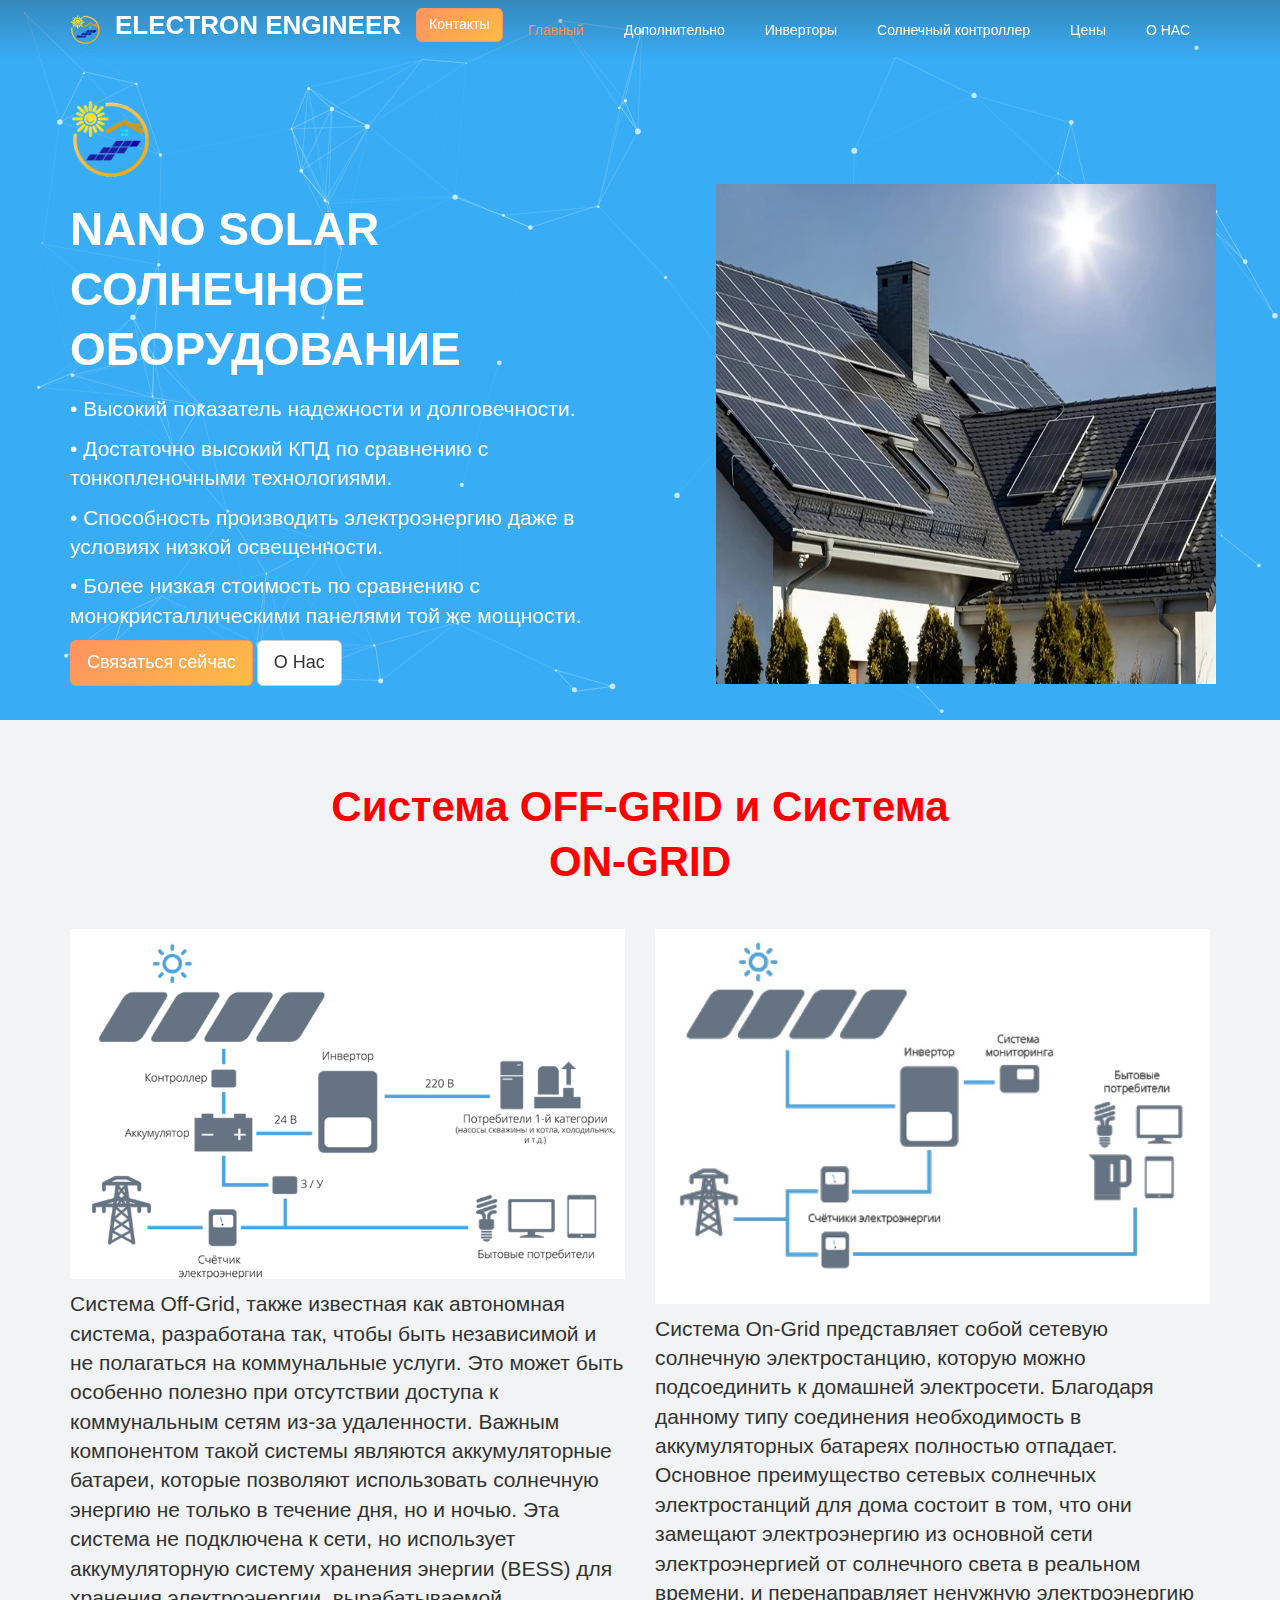
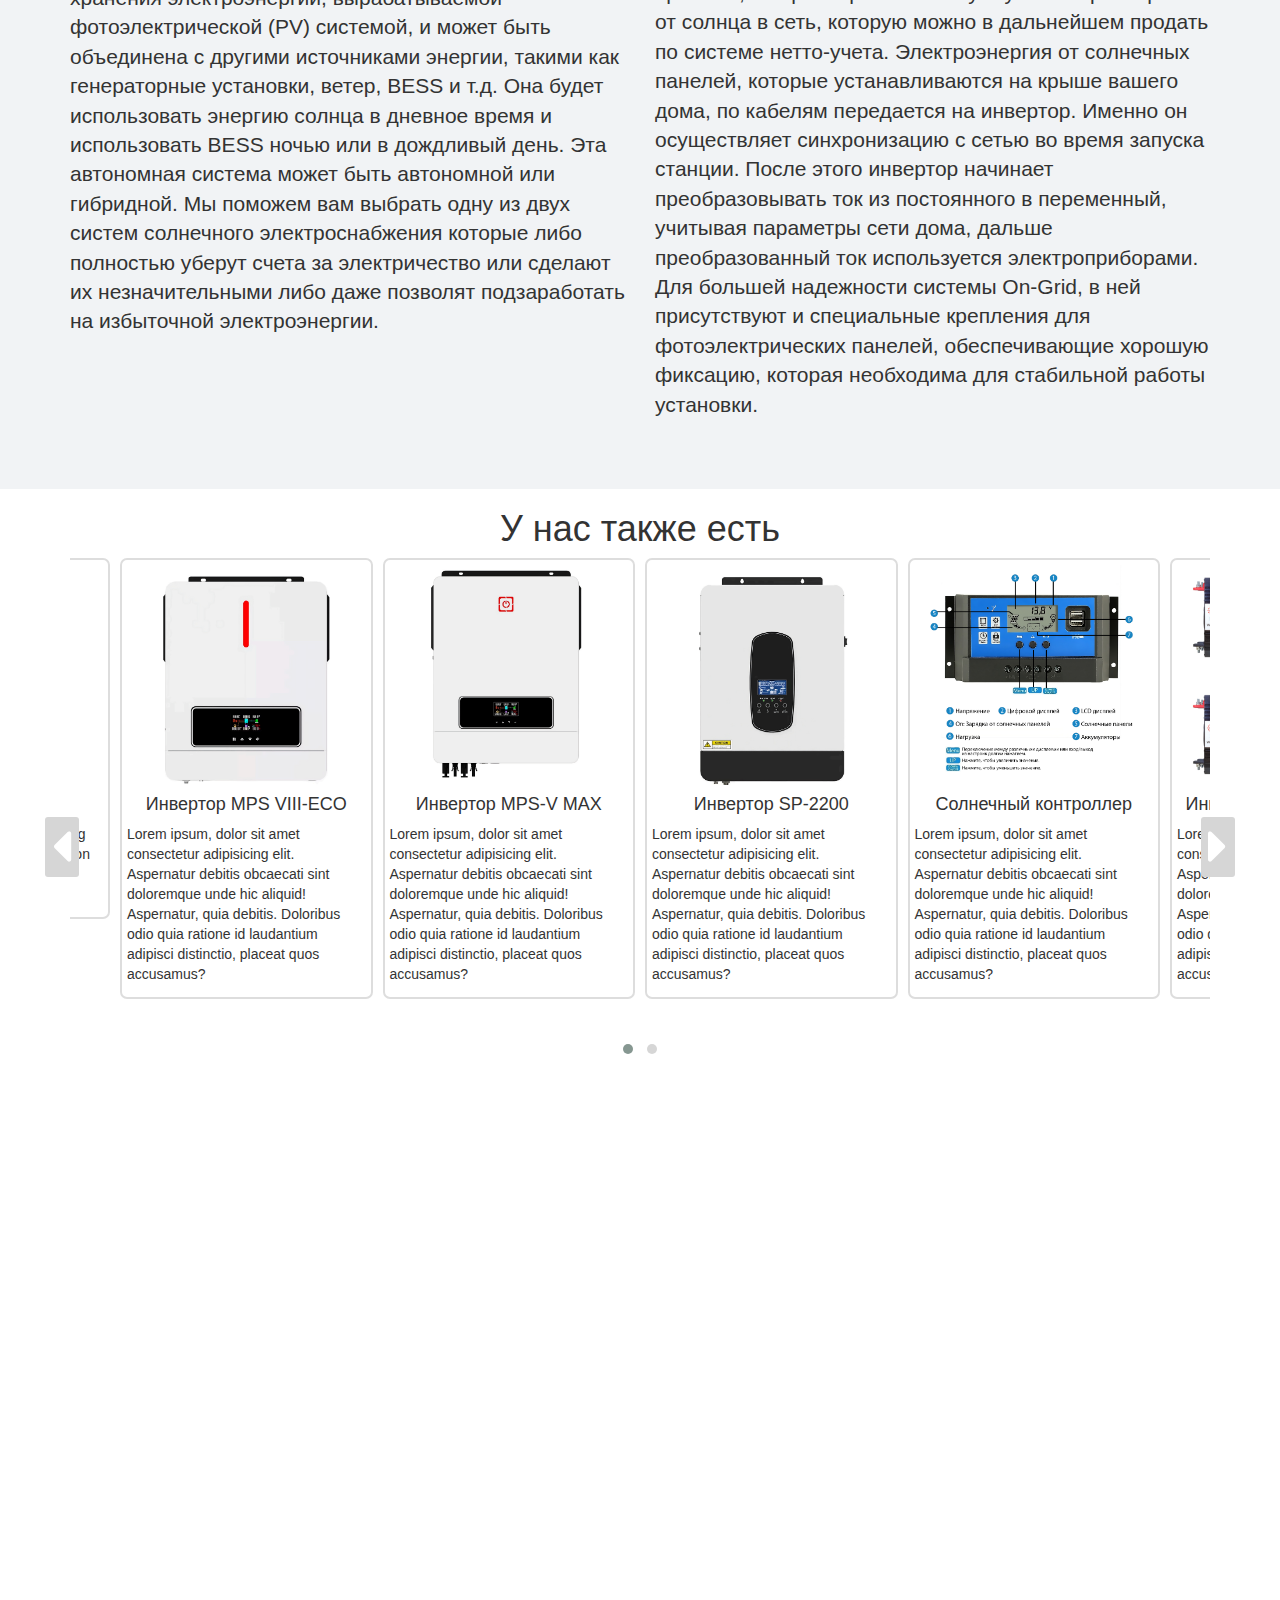
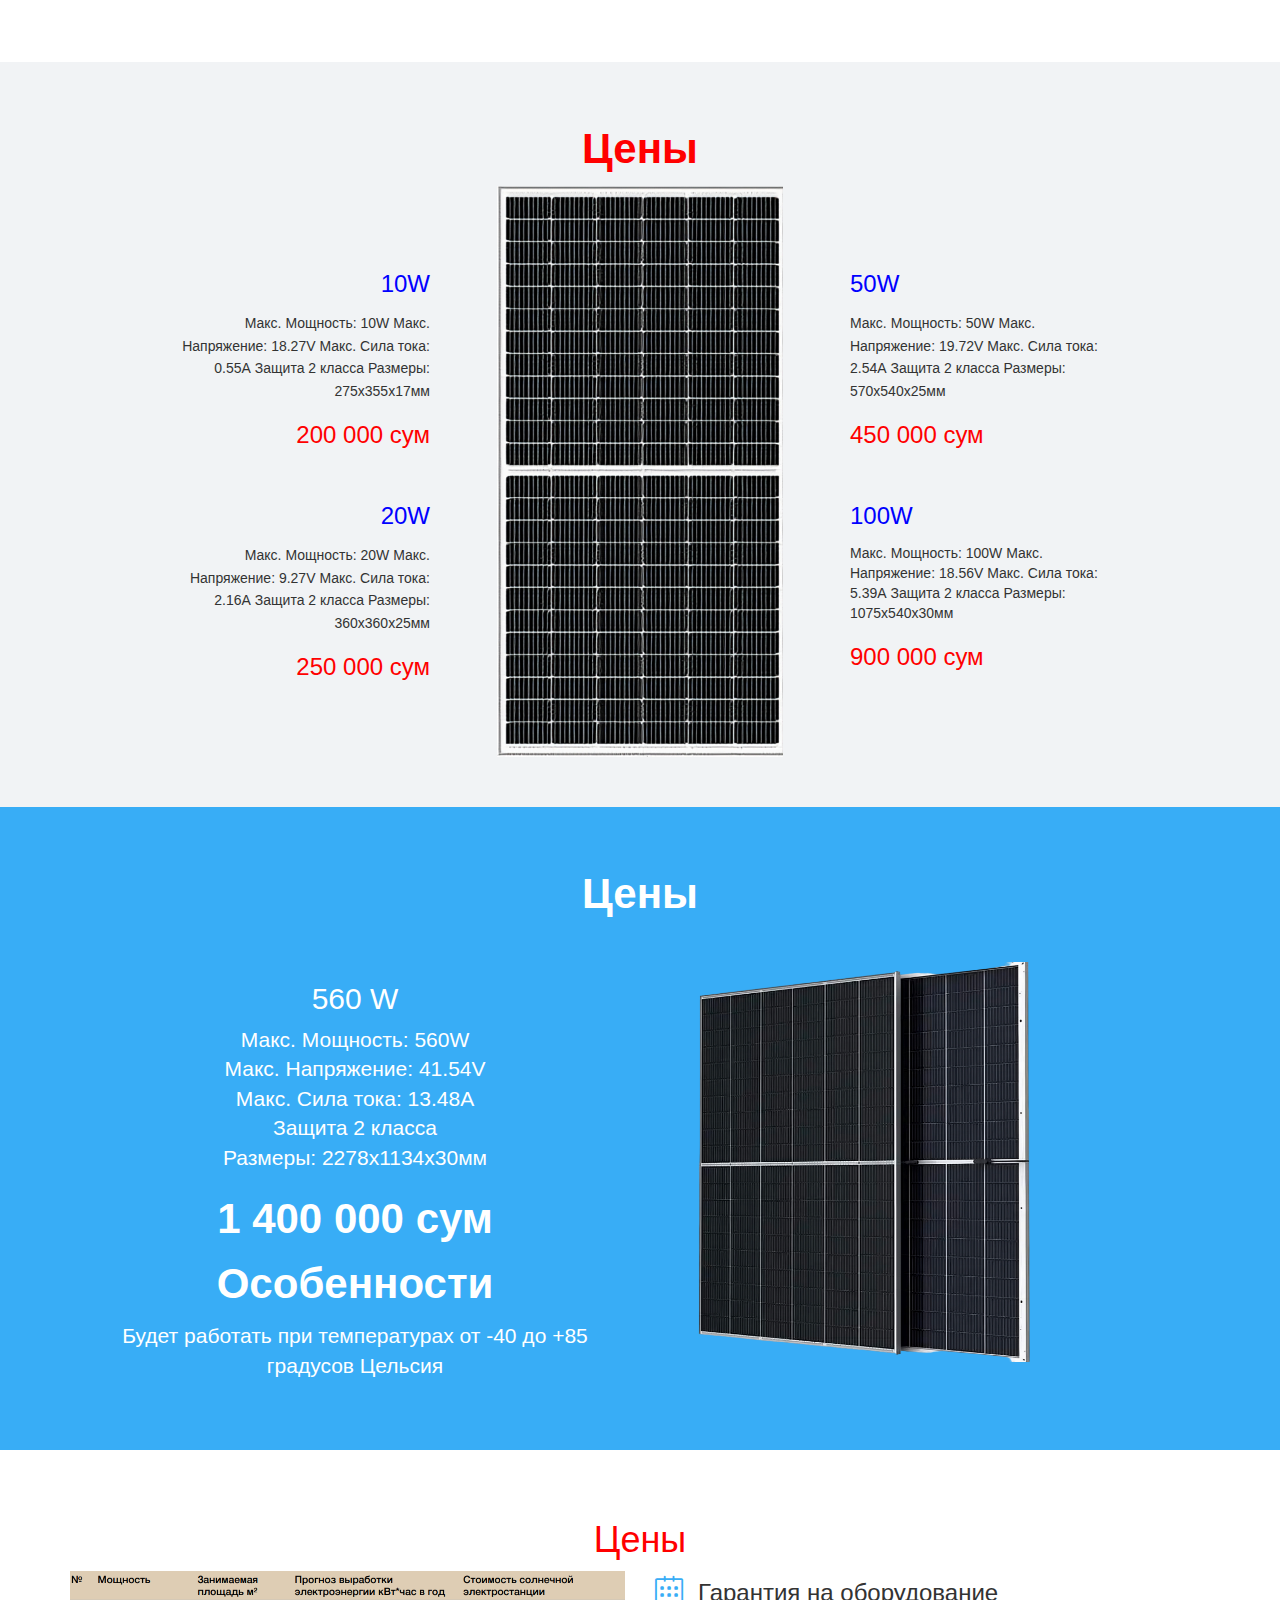
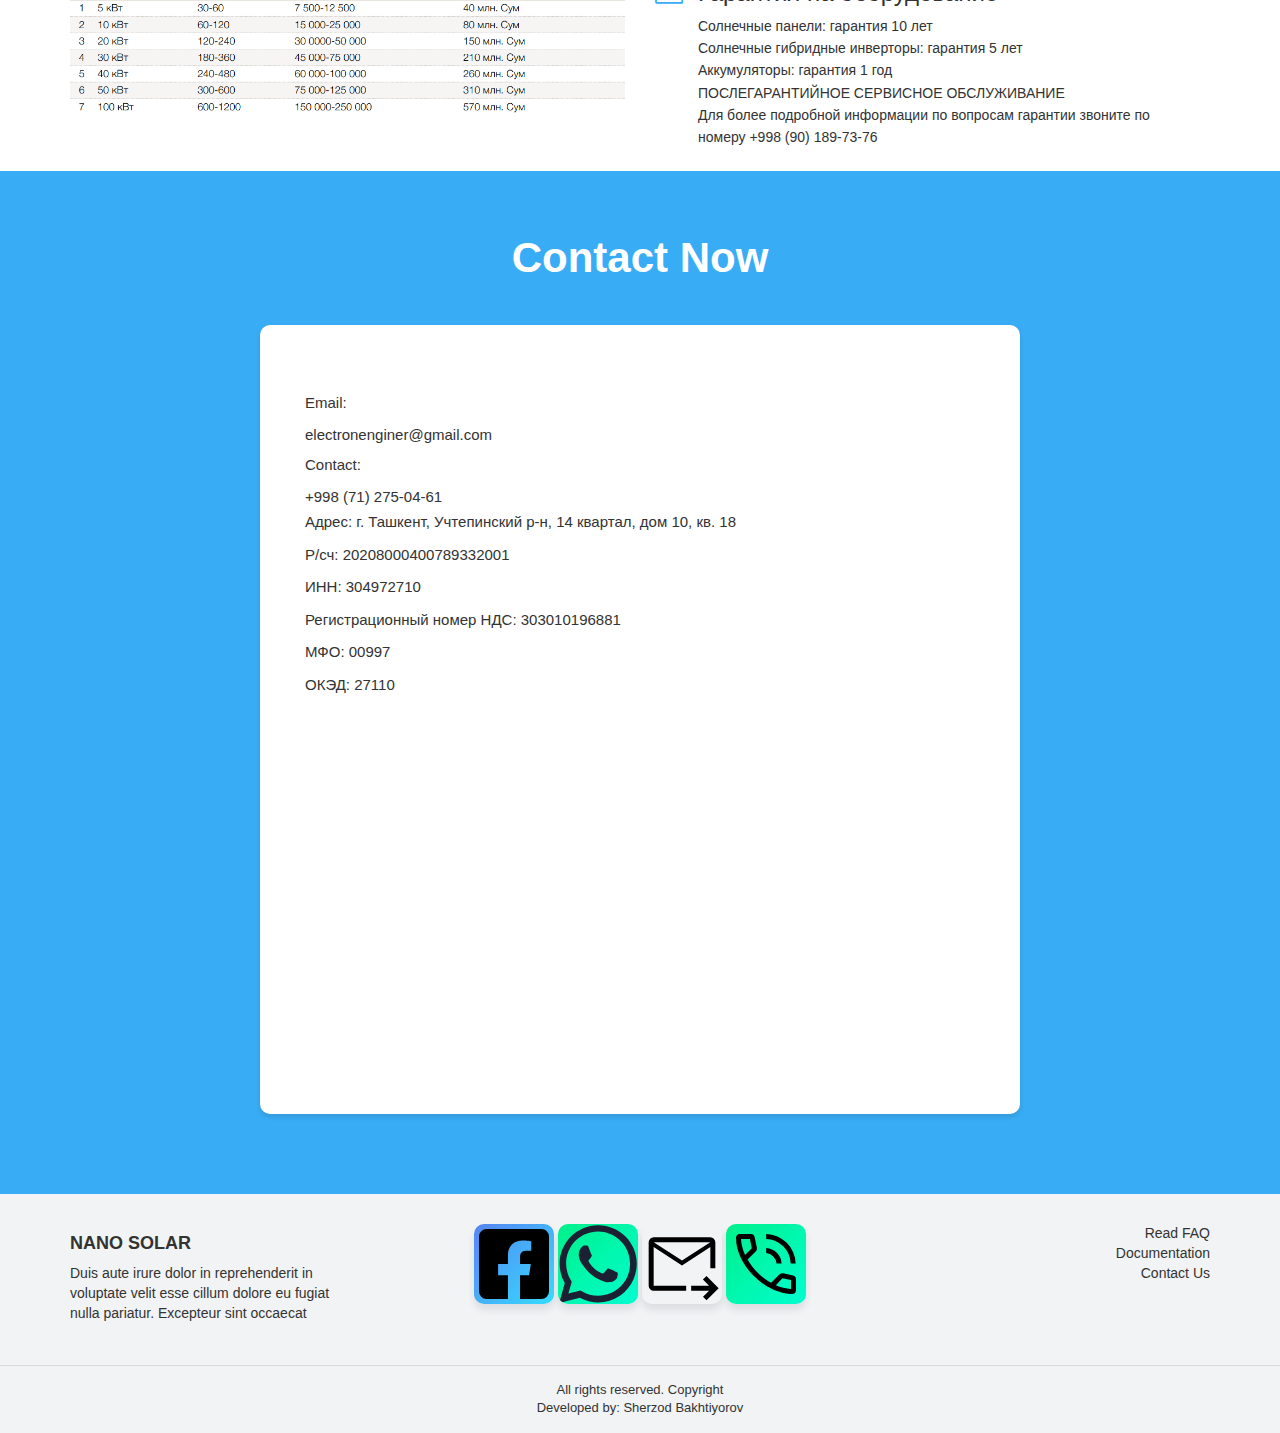
==== commit 77611fc3: "Update index.html" ====
--- a/index.html
+++ b/index.html
@@ -83,7 +83,7 @@
 		</header>  
 	</div>
 		<div class="intro-img-wrap">
-			<img src="images/intro/1.png" class="img-hand">
+			<img src="Снимок экрана 2024-03-24 000921.png" class="img-hand">
 	</div> 
 	</div> 
 </div> 
@@ -546,4 +546,4 @@
 
 </script>
 </body>
-</html>+</html>
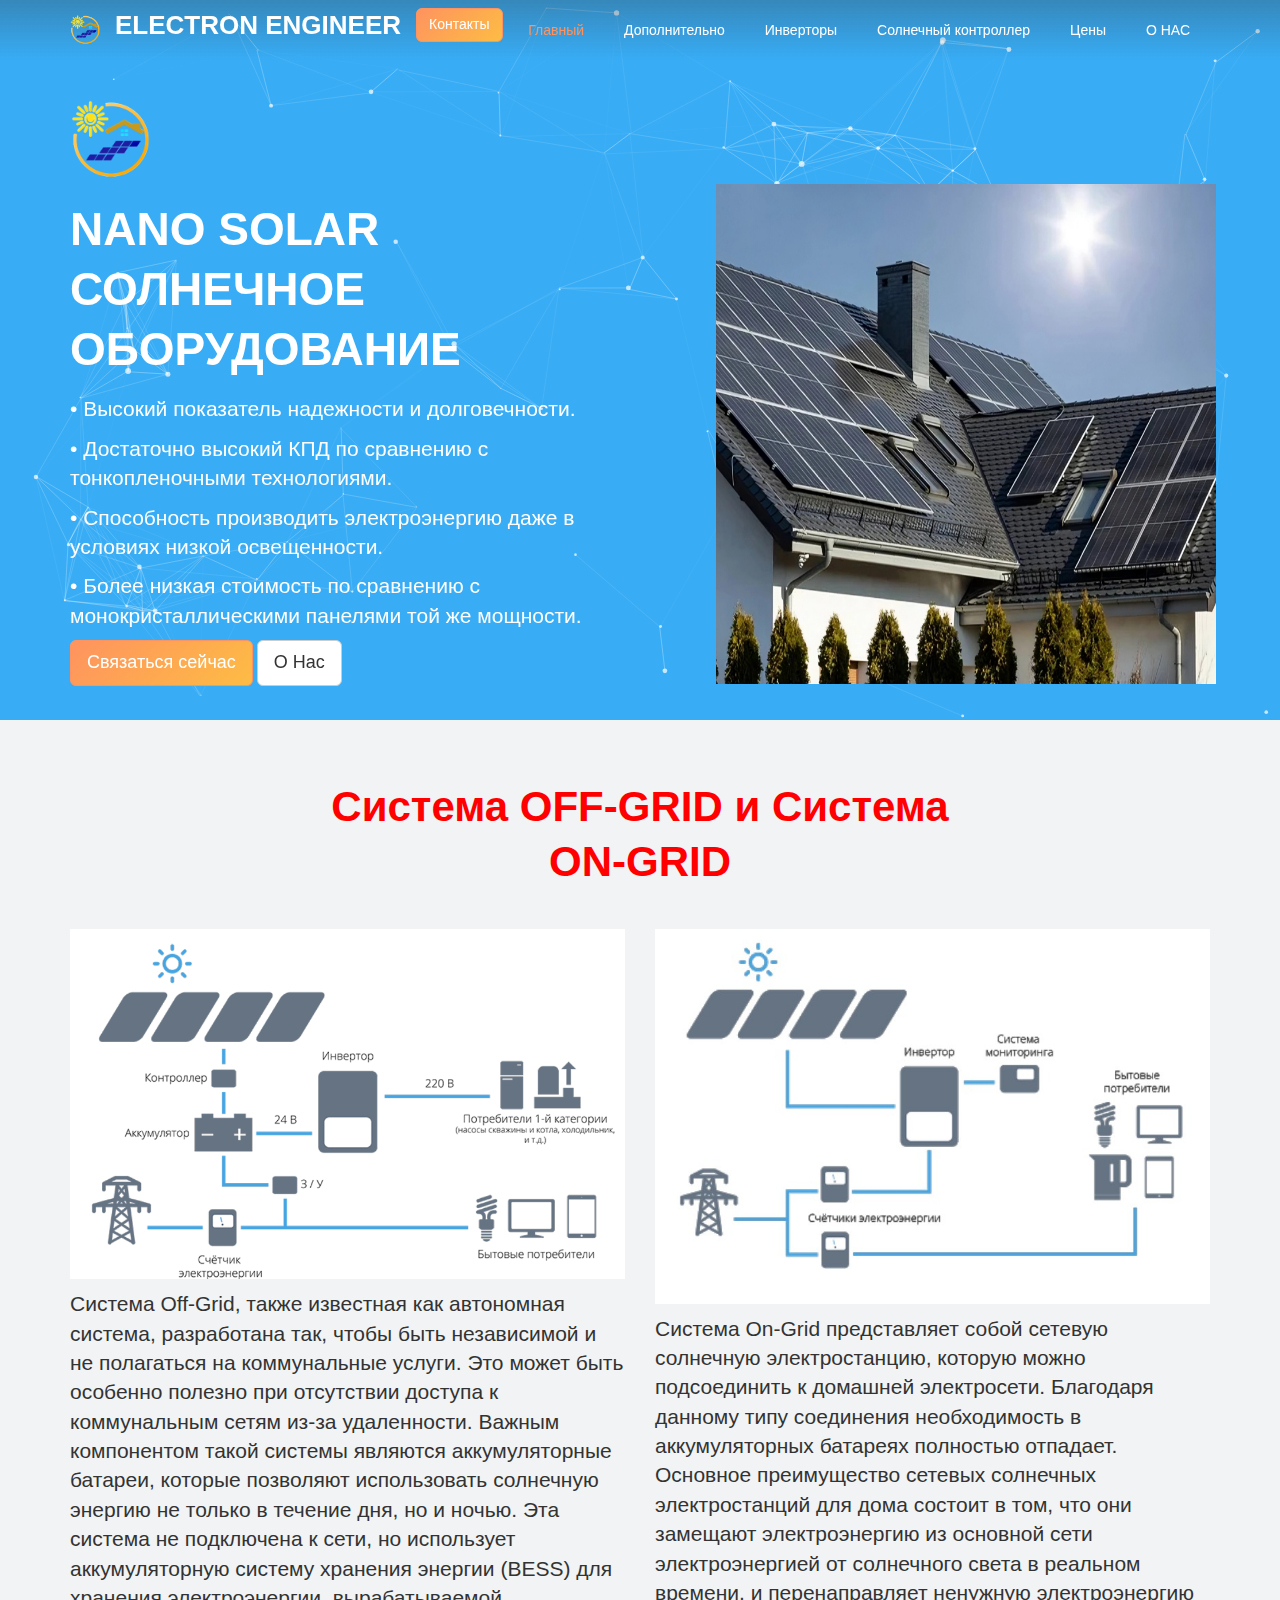
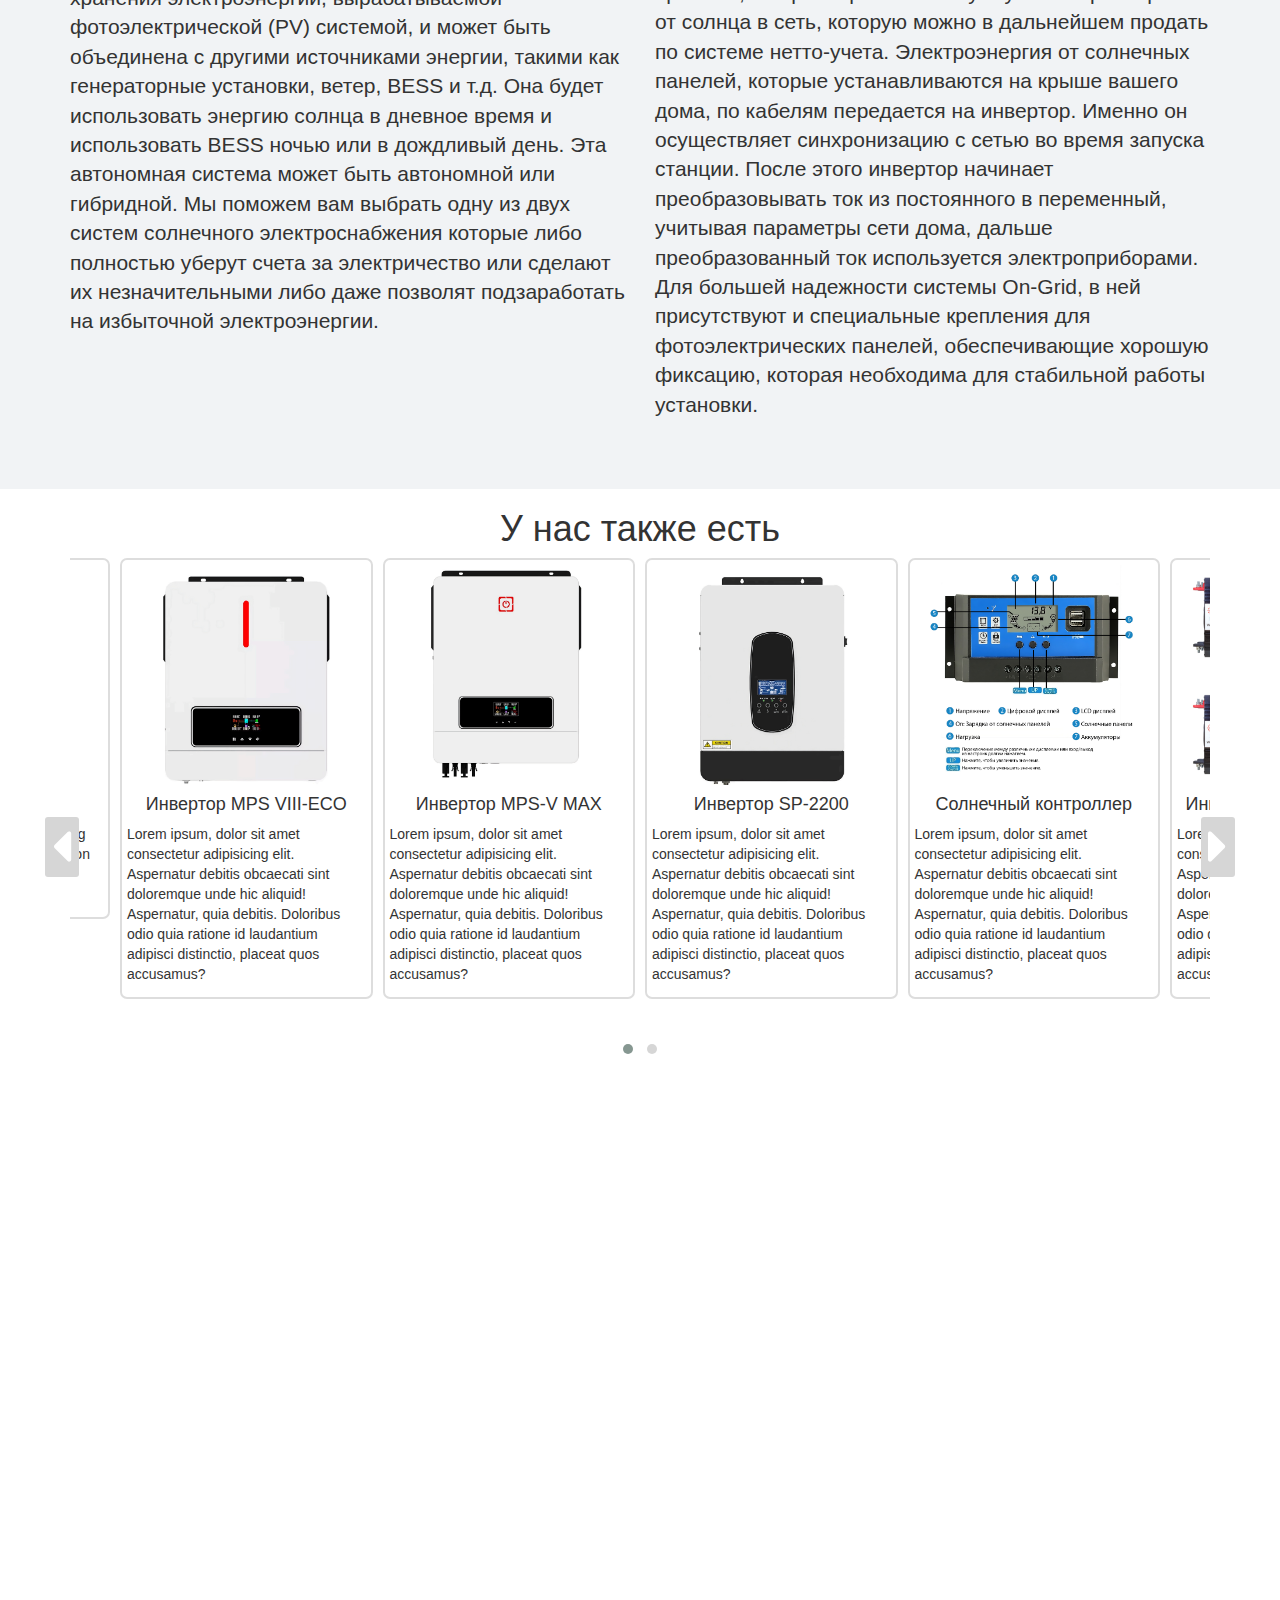
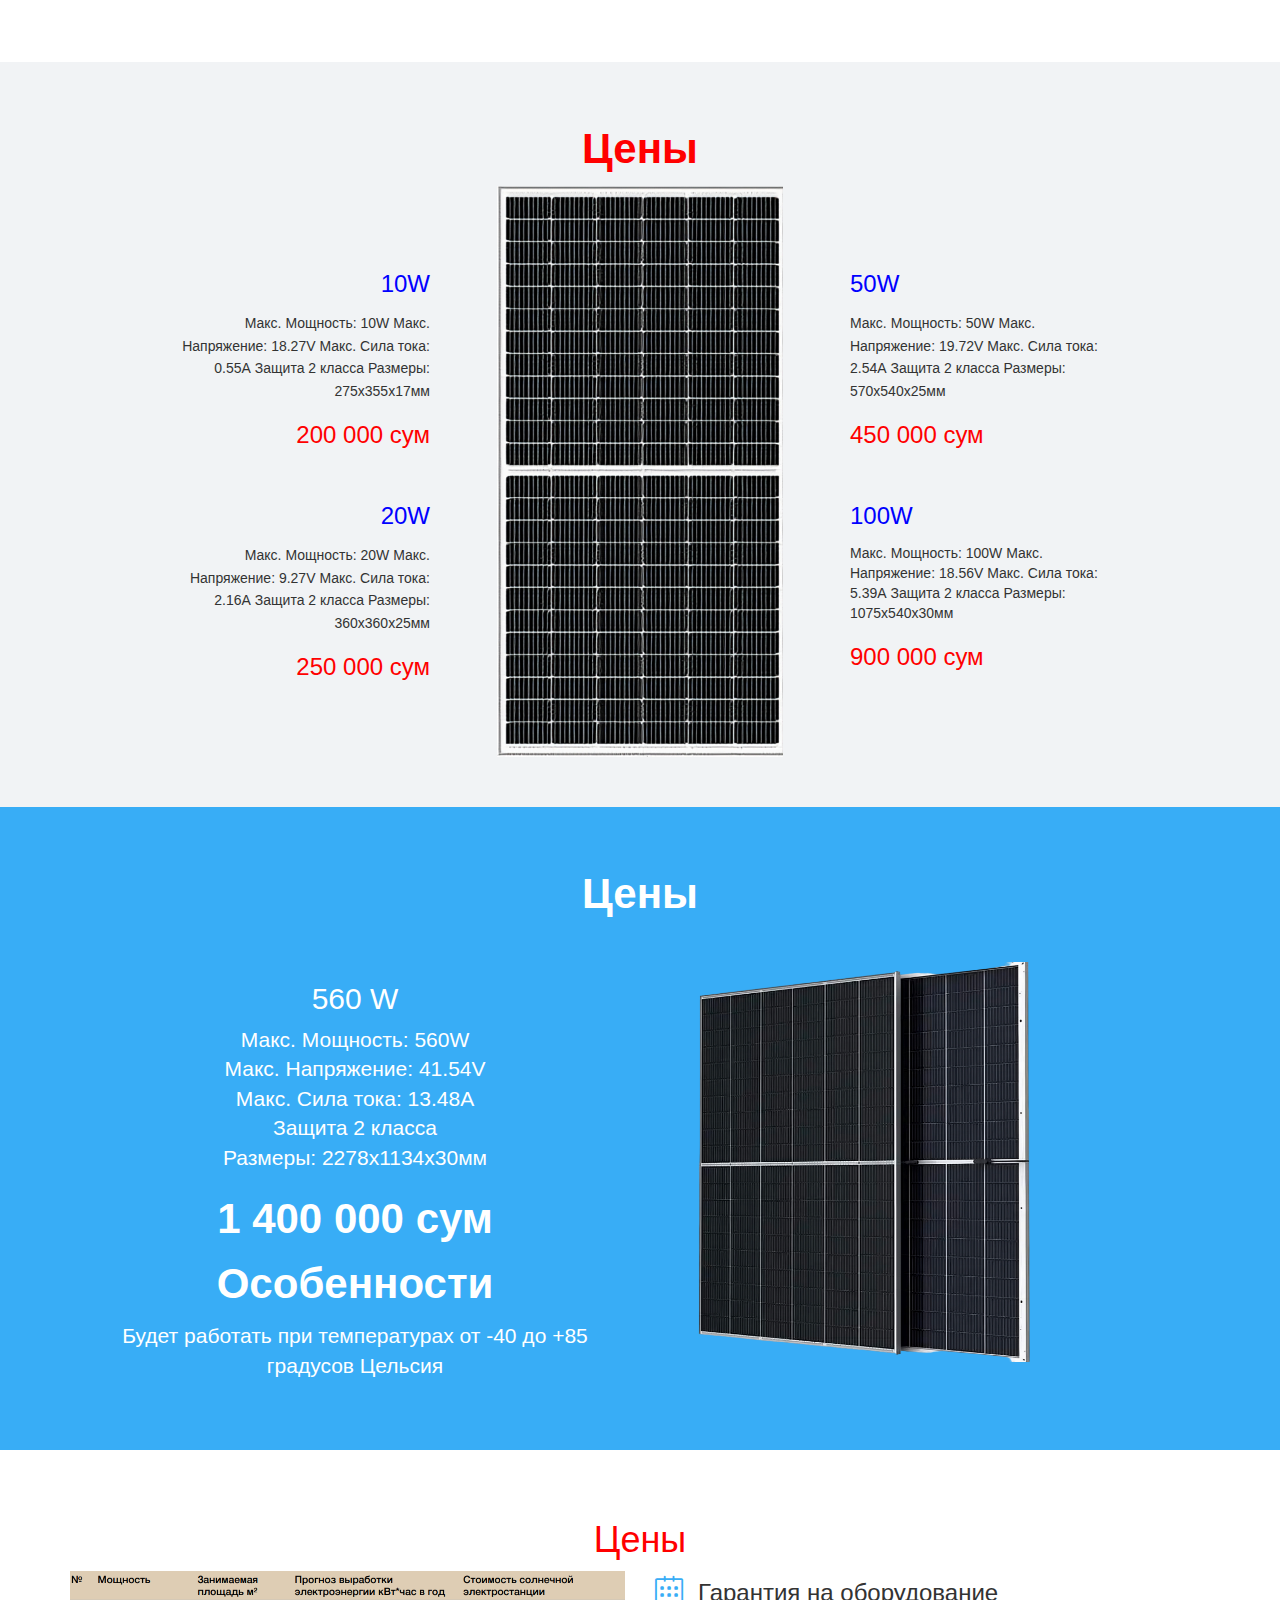
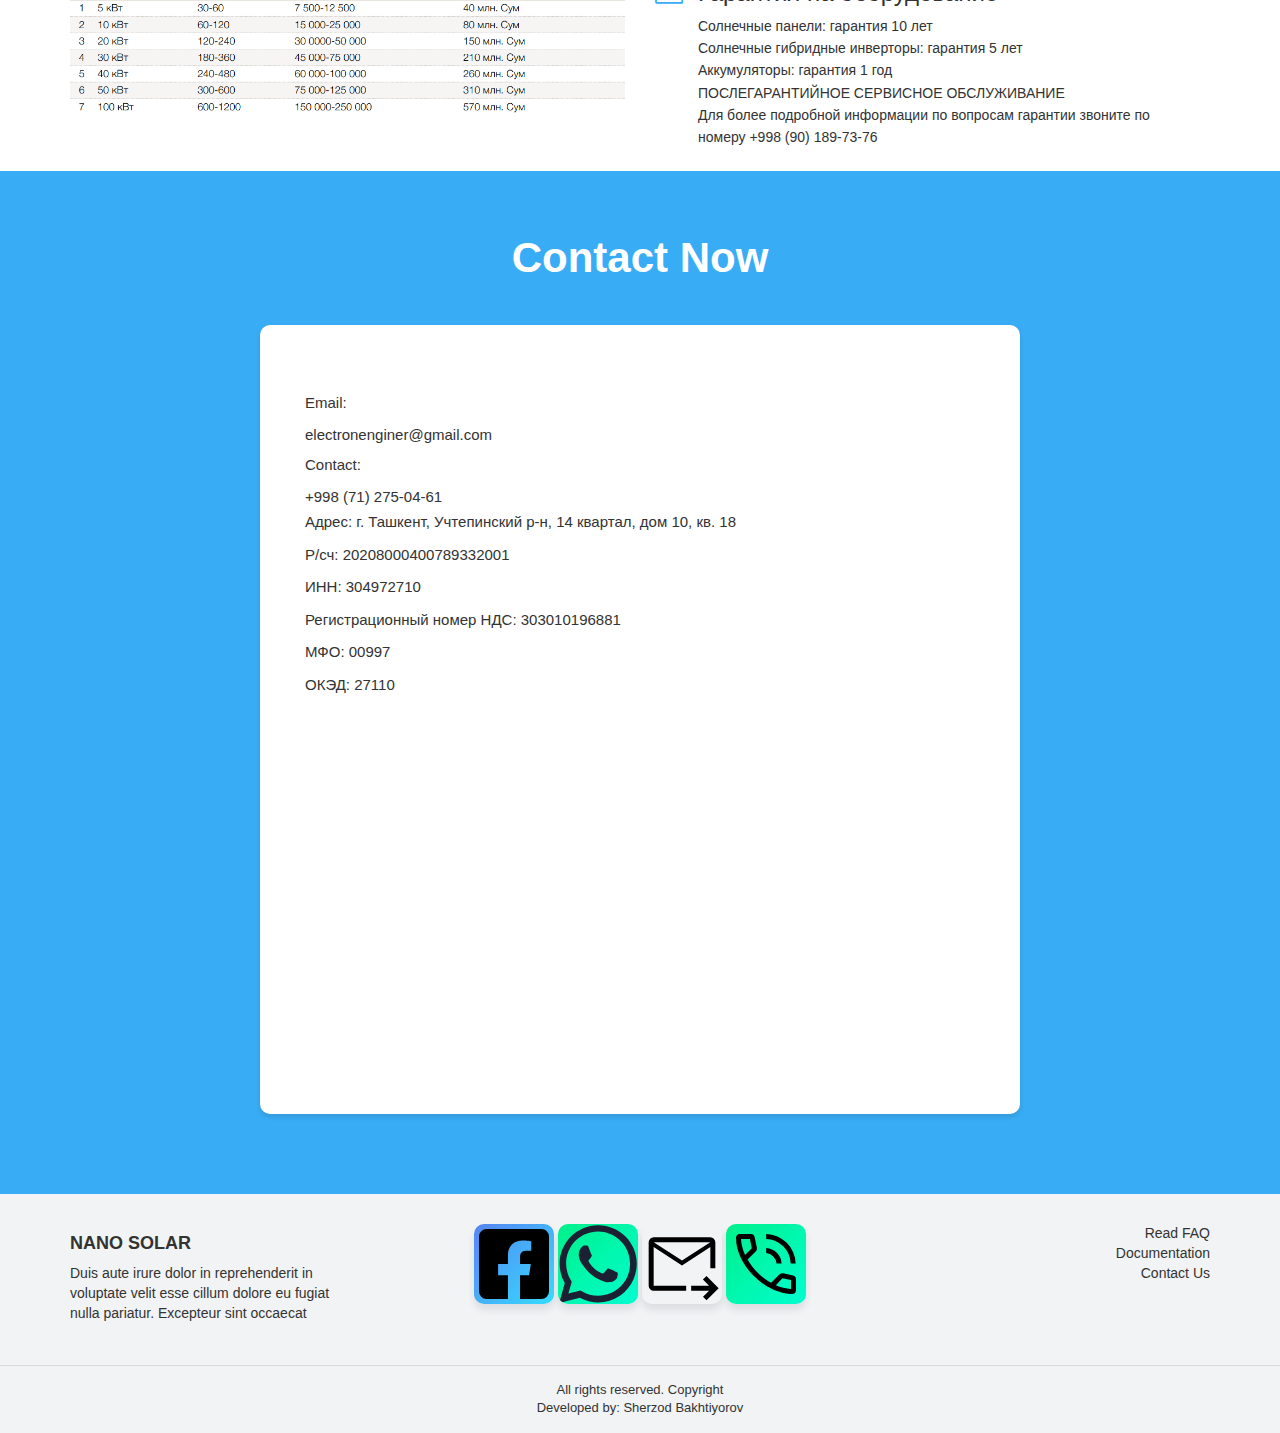
==== commit 9f986594: "Update index.html" ====
--- a/index.html
+++ b/index.html
@@ -83,7 +83,7 @@
 		</header>  
 	</div>
 		<div class="intro-img-wrap">
-			<img src="Снимок экрана 2024-03-24 000921.png" class="img-hand">
+			<img src="1.png" class="img-hand">
 	</div> 
 	</div> 
 </div> 
